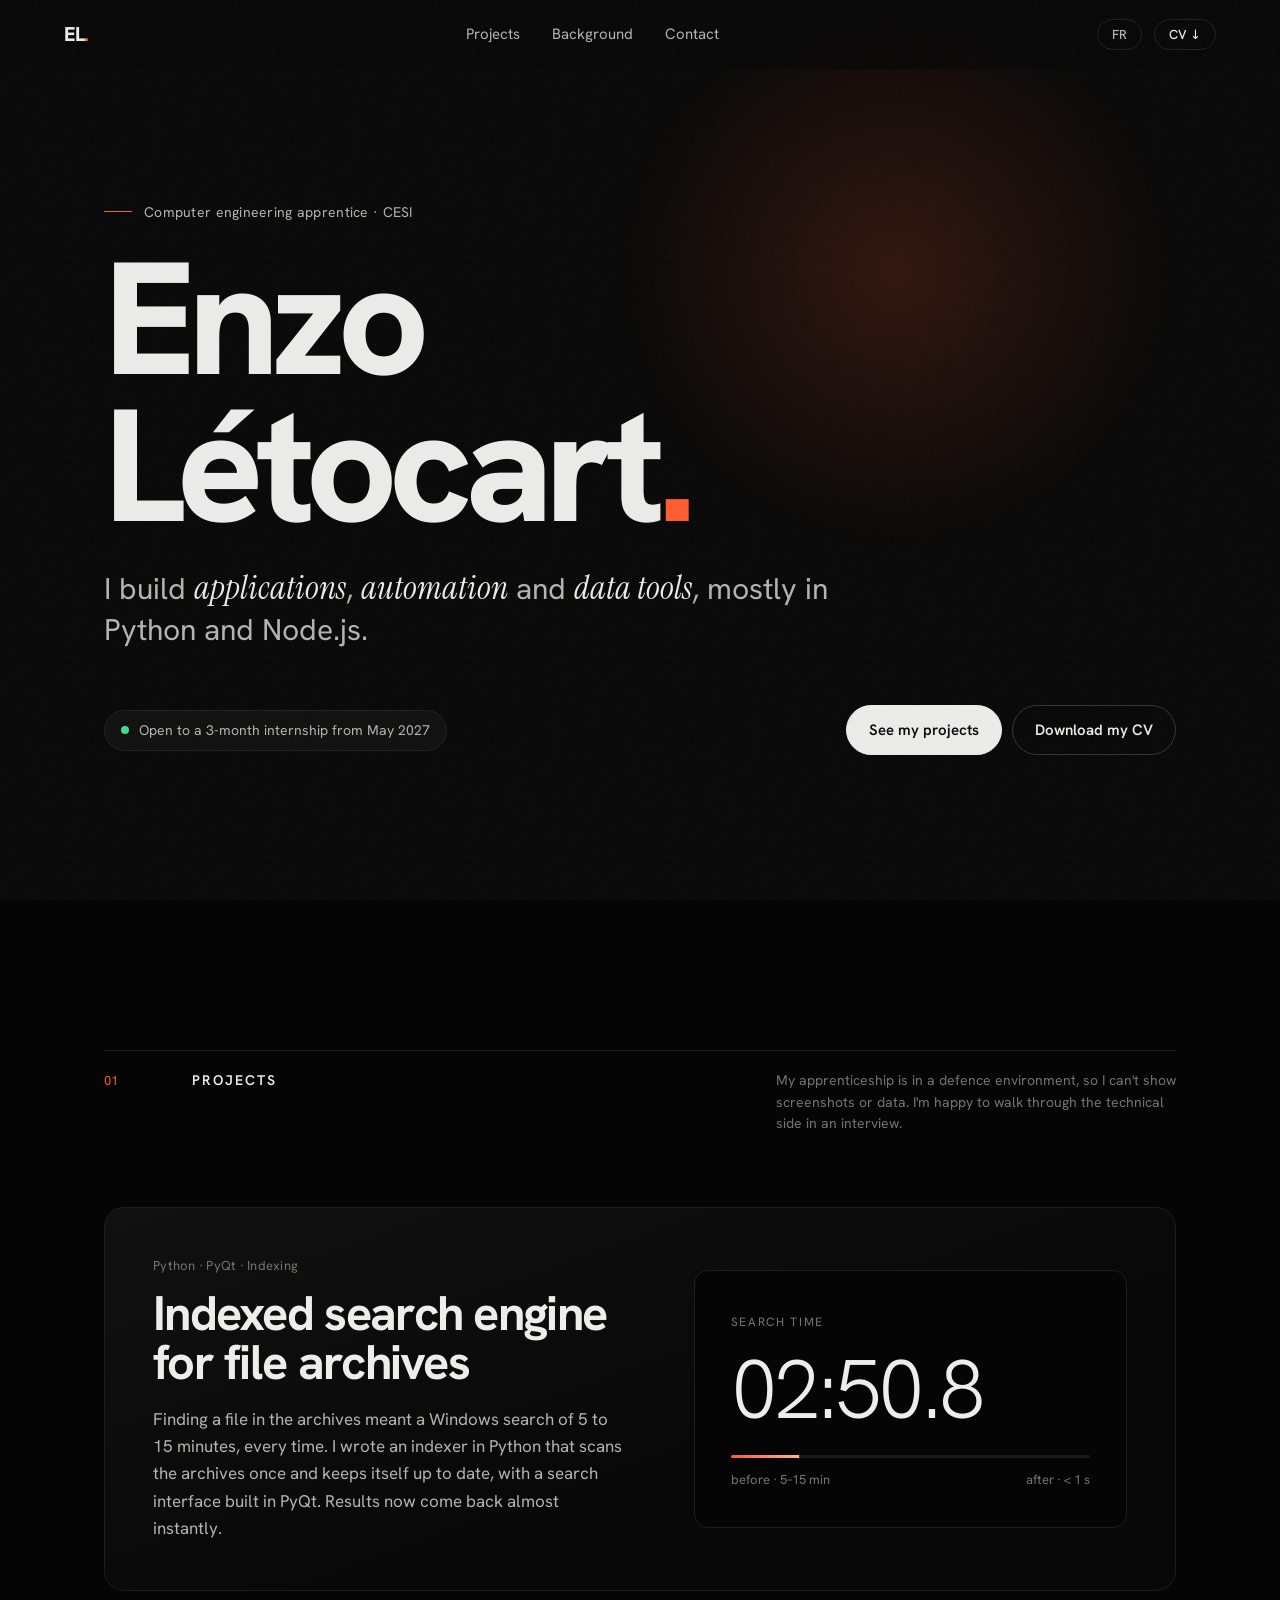
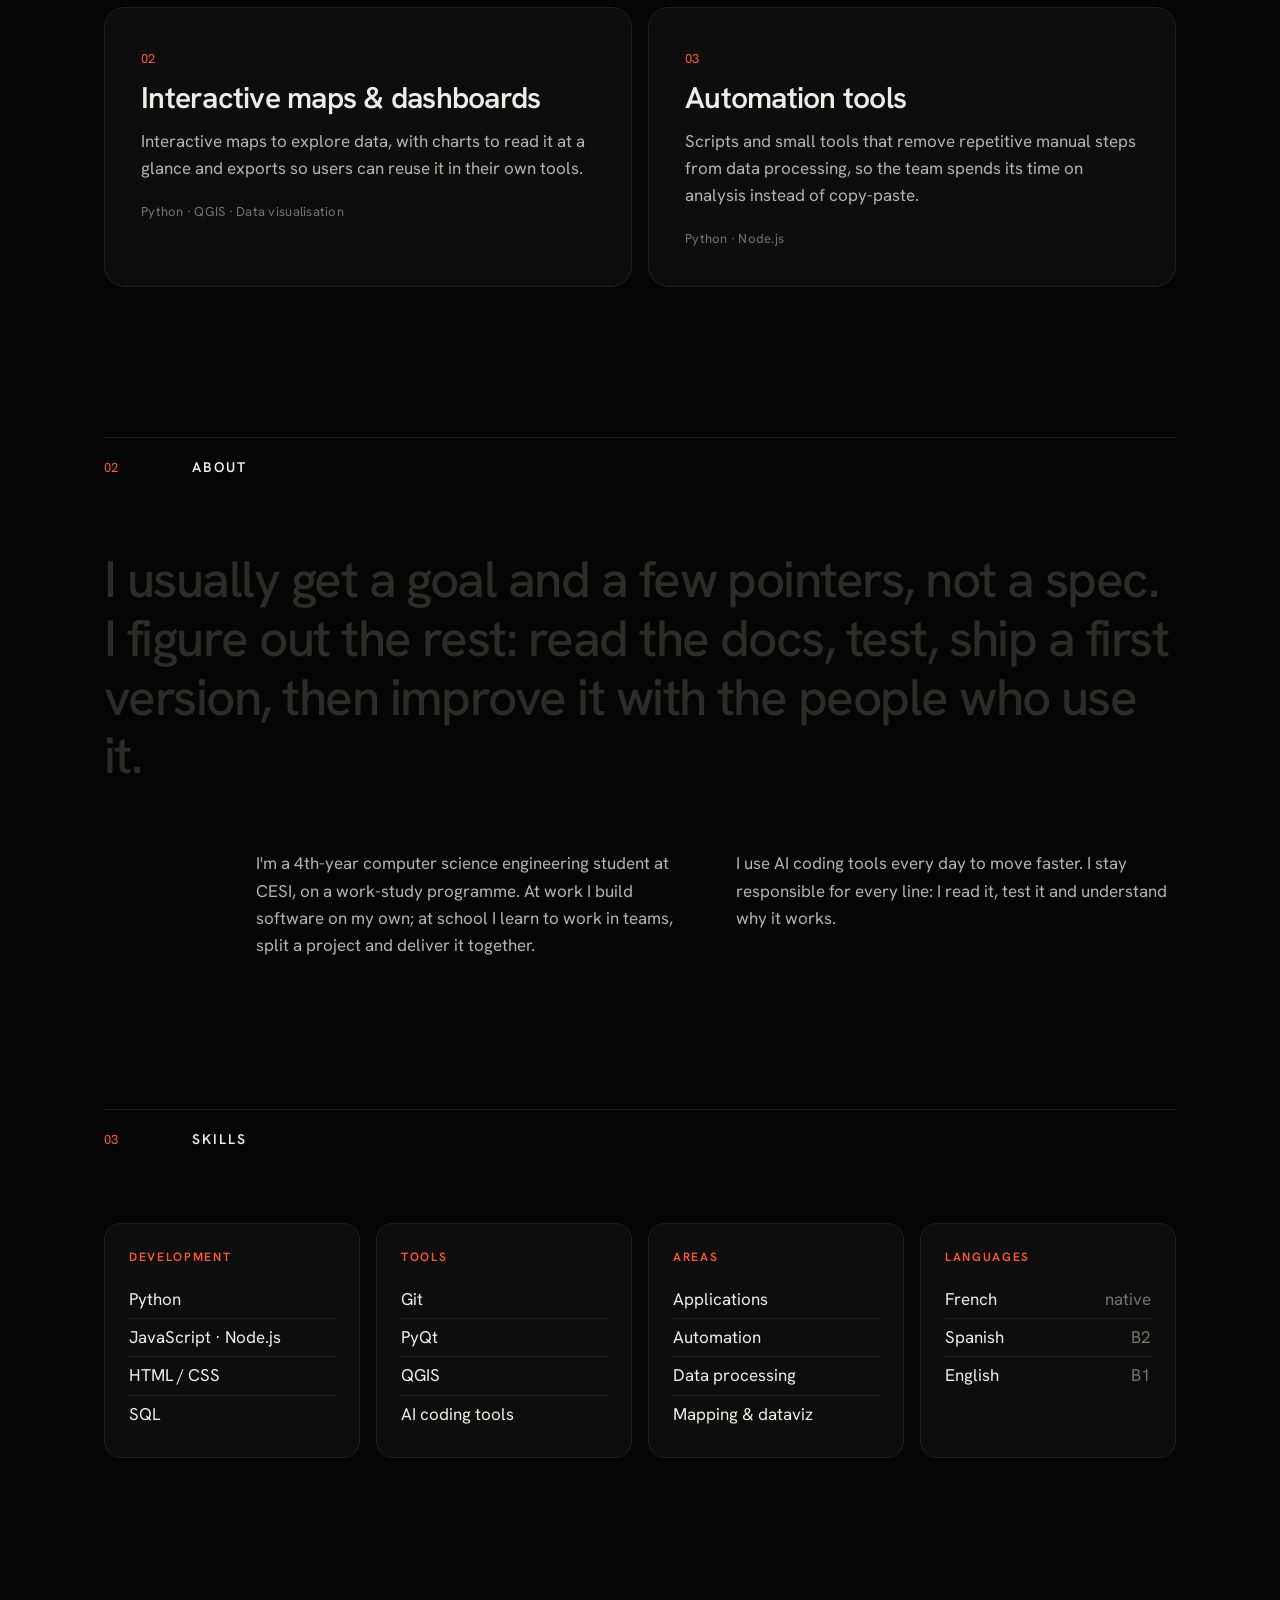
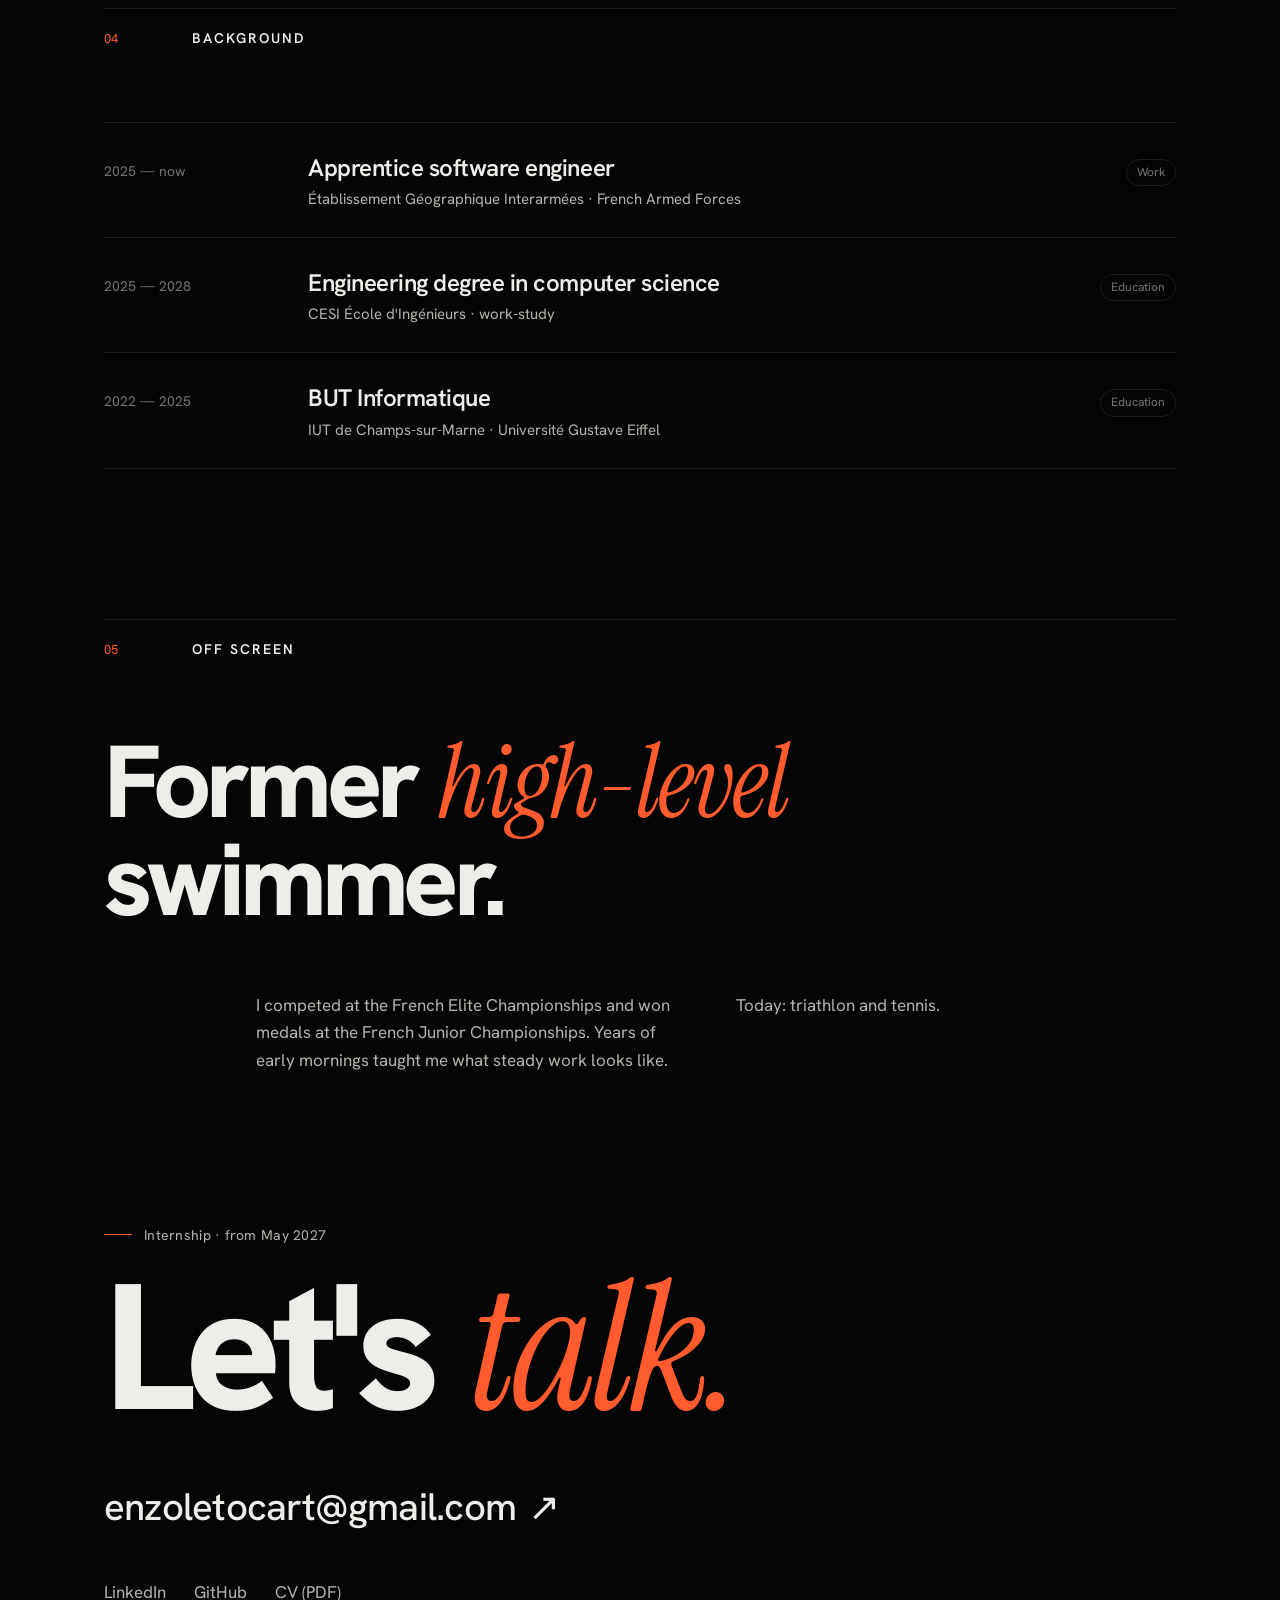
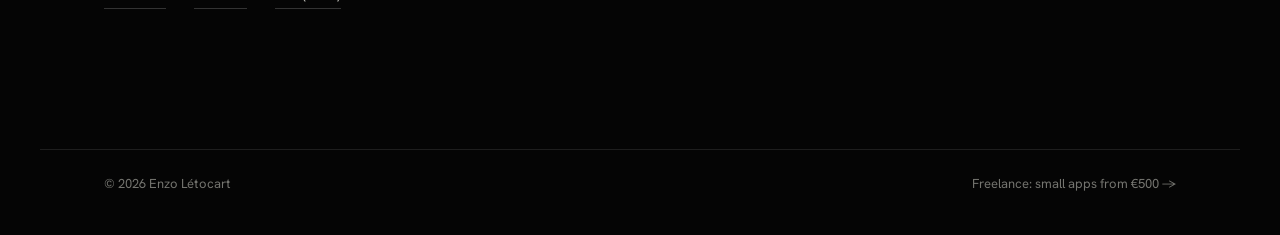
==== index.html @ 8abed33c "Portfolio Enzo Létocart Co-Authored-By: Claude Opus 5.5 <noreply@anthropic.com>" ====
<!DOCTYPE html>
<html lang="en">
<head>
  <meta charset="utf-8">
  <meta name="viewport" content="width=device-width, initial-scale=1">
  <title>Enzo Létocart · Computer Engineering Apprentice</title>
  <meta name="description" content="Enzo Létocart, computer engineering apprentice at CESI. Applications, automation and data tools in Python and Node.js. Looking for a 3-month internship from May 2027.">
  <meta property="og:title" content="Enzo Létocart · Computer Engineering Apprentice">
  <meta property="og:description" content="Applications, automation and data tools. Looking for a 3-month internship from May 2027.">
  <link rel="icon" href="data:image/svg+xml,<svg xmlns='http://www.w3.org/2000/svg' viewBox='0 0 32 32'><rect width='32' height='32' rx='7' fill='%23050505'/><text x='16' y='21.5' font-family='Arial' font-weight='700' font-size='14' fill='%23ff5b2e' text-anchor='middle'>EL</text></svg>">
  <link rel="preconnect" href="https://fonts.googleapis.com">
  <link rel="preconnect" href="https://fonts.gstatic.com" crossorigin>
  <link href="https://fonts.googleapis.com/css2?family=Hanken+Grotesk:wght@400;500;600;700;800&family=Instrument+Serif:ital@0;1&display=swap" rel="stylesheet">
  <link rel="stylesheet" href="style.css">
  <script>document.documentElement.classList.add("js")</script>
</head>
<body>
  <div class="grain" aria-hidden="true"></div>

  <header class="nav">
    <a href="#top" class="logo">EL<span>.</span></a>
    <nav>
      <a href="#work" data-i18n="nav.work">Projects</a>
      <a href="#path" data-i18n="nav.path">Background</a>
      <a href="#contact" data-i18n="nav.contact">Contact</a>
    </nav>
    <div class="nav-right">
      <button class="lang" id="lang" type="button" aria-label="Switch language">FR</button>
      <a class="nav-cv cv-link" href="cv/Enzo-Letocart-CV-EN.pdf" target="_blank" rel="noopener">CV ↓</a>
    </div>
  </header>

  <main id="top">
    <!-- HERO -->
    <section class="hero" id="hero">
      <div class="glow" aria-hidden="true"></div>
      <p class="eyebrow load d1" data-i18n="hero.eyebrow">Computer engineering apprentice · CESI</p>
      <h1 class="name">
        <span class="line"><span class="load-up">Enzo</span></span>
        <span class="line"><span class="load-up d1">Létocart<i>.</i></span></span>
      </h1>
      <p class="sub load d2" data-i18n="hero.sub">I build <em>applications</em>, <em>automation</em> and <em>data tools</em>, mostly in Python and Node.js.</p>
      <div class="hero-bottom load d3">
        <p class="pill"><span class="dot"></span><span data-i18n="hero.avail">Open to a 3-month internship from May 2027</span></p>
        <div class="actions">
          <a class="btn" href="#work" data-i18n="hero.cta1">See my projects</a>
          <a class="btn ghost cv-link" href="cv/Enzo-Letocart-CV-EN.pdf" target="_blank" rel="noopener" data-i18n="hero.cta2">Download my CV</a>
        </div>
      </div>
    </section>

    <!-- PROJECTS -->
    <section class="section" id="work">
      <div class="head reveal">
        <span class="num">01</span>
        <h2 data-i18n="work.title">Projects</h2>
        <p class="note" data-i18n="work.note">My apprenticeship is in a defence environment, so I can't show screenshots or data. I'm happy to walk through the technical side in an interview.</p>
      </div>

      <article class="feature reveal">
        <div class="feature-text">
          <p class="meta">Python · PyQt · <span data-i18n="tag.index">Indexing</span></p>
          <h3 data-i18n="p1.title">Indexed search engine for file archives</h3>
          <p data-i18n="p1.desc">Finding a file in the archives meant a Windows search of 5 to 15 minutes, every time. I wrote an indexer in Python that scans the archives once and keeps itself up to date, with a search interface built in PyQt. Results now come back almost instantly.</p>
        </div>
        <div class="watch" id="watch-card">
          <span class="watch-label" data-i18n="p1.label">Search time</span>
          <span class="watch-num" id="watch">15:00.0</span>
          <div class="watch-bar"><span id="watch-bar"></span></div>
          <div class="watch-scale"><span data-i18n="p1.before">before · 5–15 min</span><span data-i18n="p1.after">after · &lt; 1 s</span></div>
        </div>
      </article>

      <div class="cards">
        <article class="card reveal">
          <span class="card-num">02</span>
          <h3 data-i18n="p2.title">Interactive maps & dashboards</h3>
          <p data-i18n="p2.desc">Interactive maps to explore data, with charts to read it at a glance and exports so users can reuse it in their own tools.</p>
          <p class="meta">Python · QGIS · <span data-i18n="tag.dataviz">Data visualisation</span></p>
        </article>
        <article class="card reveal">
          <span class="card-num">03</span>
          <h3 data-i18n="p3.title">Automation tools</h3>
          <p data-i18n="p3.desc">Scripts and small tools that remove repetitive manual steps from data processing, so the team spends its time on analysis instead of copy-paste.</p>
          <p class="meta">Python · Node.js</p>
        </article>
      </div>
    </section>

    <!-- ABOUT -->
    <section class="section" id="about">
      <div class="head reveal">
        <span class="num">02</span>
        <h2 data-i18n="about.title">About</h2>
      </div>
      <p class="statement" id="statement" data-i18n="about.statement">I usually get a goal and a few pointers, not a spec. I figure out the rest: read the docs, test, ship a first version, then improve it with the people who use it.</p>
      <div class="two reveal">
        <p data-i18n="about.p1">I'm a 4th-year computer science engineering student at CESI, on a work-study programme. At work I build software on my own; at school I learn to work in teams, split a project and deliver it together.</p>
        <p data-i18n="about.p2">I use AI coding tools every day to move faster. I stay responsible for every line: I read it, test it and understand why it works.</p>
      </div>
    </section>

    <!-- SKILLS -->
    <section class="section" id="skills">
      <div class="head reveal">
        <span class="num">03</span>
        <h2 data-i18n="skills.title">Skills</h2>
      </div>
      <div class="skills">
        <div class="skill reveal">
          <h4 data-i18n="sk.dev">Development</h4>
          <ul><li>Python</li><li>JavaScript · Node.js</li><li>HTML / CSS</li><li>SQL</li></ul>
        </div>
        <div class="skill reveal">
          <h4 data-i18n="sk.tools">Tools</h4>
          <ul><li>Git</li><li>PyQt</li><li>QGIS</li><li data-i18n="sk.ai">AI coding tools</li></ul>
        </div>
        <div class="skill reveal">
          <h4 data-i18n="sk.areas">Areas</h4>
          <ul><li data-i18n="sk.a1">Applications</li><li data-i18n="sk.a2">Automation</li><li data-i18n="sk.a3">Data processing</li><li data-i18n="sk.a4">Mapping & dataviz</li></ul>
        </div>
        <div class="skill reveal">
          <h4 data-i18n="sk.lang">Languages</h4>
          <ul class="langs">
            <li><span data-i18n="l.fr">French</span><b data-i18n="l.native">native</b></li>
            <li><span data-i18n="l.es">Spanish</span><b>B2</b></li>
            <li><span data-i18n="l.en">English</span><b>B1</b></li>
          </ul>
        </div>
      </div>
    </section>

    <!-- PATH -->
    <section class="section" id="path">
      <div class="head reveal">
        <span class="num">04</span>
        <h2 data-i18n="path.title">Background</h2>
      </div>
      <div class="rows">
        <div class="row reveal">
          <span class="when">2025 — <span data-i18n="now">now</span></span>
          <div><h3 data-i18n="r1.t">Apprentice software engineer</h3><p data-i18n="r1.o">Établissement Géographique Interarmées · French Armed Forces</p></div>
          <span class="kind" data-i18n="k.work">Work</span>
        </div>
        <div class="row reveal">
          <span class="when">2025 — 2028</span>
          <div><h3 data-i18n="r2.t">Engineering degree in computer science</h3><p data-i18n="r2.o">CESI École d'Ingénieurs · work-study</p></div>
          <span class="kind" data-i18n="k.edu">Education</span>
        </div>
        <div class="row reveal">
          <span class="when">2022 — 2025</span>
          <div><h3>BUT Informatique</h3><p>IUT de Champs-sur-Marne · Université Gustave Eiffel</p></div>
          <span class="kind" data-i18n="k.edu">Education</span>
        </div>
      </div>
    </section>

    <!-- OFF SCREEN -->
    <section class="section" id="beyond">
      <div class="head reveal">
        <span class="num">05</span>
        <h2 data-i18n="beyond.title">Off screen</h2>
      </div>
      <p class="big reveal" data-i18n="beyond.big">Former <em>high-level</em> swimmer.</p>
      <div class="two reveal">
        <p data-i18n="beyond.p1">I competed at the French Elite Championships and won medals at the French Junior Championships. Years of early mornings taught me what steady work looks like.</p>
        <p data-i18n="beyond.p2">Today: triathlon and tennis.</p>
      </div>
    </section>

    <!-- CONTACT -->
    <section class="section contact" id="contact">
      <p class="eyebrow reveal" data-i18n="contact.eyebrow">Internship · from May 2027</p>
      <h2 class="contact-big reveal" data-i18n="contact.big">Let's <em>talk.</em></h2>
      <a class="mail reveal" href="mailto:enzoletocart@gmail.com">enzoletocart@gmail.com <span>↗</span></a>
      <div class="links reveal">
        <a href="https://www.linkedin.com/in/enzoleto" target="_blank" rel="noopener">LinkedIn</a>
        <a href="https://github.com/enzoleto" target="_blank" rel="noopener">GitHub</a>
        <a class="cv-link" href="cv/Enzo-Letocart-CV-EN.pdf" target="_blank" rel="noopener">CV (PDF)</a>
      </div>
    </section>
  </main>

  <footer class="foot">
    <span>© 2026 Enzo Létocart</span>
    <a href="freelance.html" data-i18n="foot.free">Freelance: small apps from €500 →</a>
  </footer>

  <script src="main.js"></script>
</body>
</html>
---- style.css ----
:root {
  --bg: #050505;
  --bg-2: #0d0d0d;
  --text: #ededea;
  --soft: #b4b4ae;
  --muted: #74746f;
  --line: #1e1e1e;
  --accent: #ff5b2e;
  --sans: "Hanken Grotesk", system-ui, "Segoe UI", sans-serif;
  --serif: "Instrument Serif", Georgia, serif;
  --pad: clamp(20px, 5vw, 64px);
  --max: 1200px;
  --ease: cubic-bezier(.16, 1, .3, 1);
}

* { box-sizing: border-box; margin: 0; padding: 0; }
html { scroll-behavior: smooth; }
body {
  background: var(--bg); color: var(--text);
  font-family: var(--sans); font-size: 17px; line-height: 1.6;
  -webkit-font-smoothing: antialiased;
}
a { color: inherit; text-decoration: none; }
em { font-family: var(--serif); font-style: italic; font-weight: 400; }
::selection { background: var(--accent); color: var(--bg); }

/* film grain */
.grain {
  position: fixed; inset: 0; z-index: 90; pointer-events: none; opacity: .07;
  background-image: url("data:image/svg+xml,%3Csvg xmlns='http://www.w3.org/2000/svg' width='200' height='200'%3E%3Cfilter id='n'%3E%3CfeTurbulence type='fractalNoise' baseFrequency='.85' numOctaves='3' stitchTiles='stitch'/%3E%3C/filter%3E%3Crect width='100%25' height='100%25' filter='url(%23n)'/%3E%3C/svg%3E");
}

/* NAV */
.nav {
  position: fixed; top: 0; left: 0; right: 0; z-index: 50;
  display: flex; justify-content: space-between; align-items: center;
  padding: 18px var(--pad);
  background: rgba(5, 5, 5, .72); backdrop-filter: blur(12px); -webkit-backdrop-filter: blur(12px);
  border-bottom: 1px solid transparent; transition: border-color .3s;
}
.nav.scrolled { border-color: var(--line); }
.logo { font-weight: 800; font-size: 20px; letter-spacing: -0.04em; }
.logo span { color: var(--accent); }
.nav nav { display: flex; gap: 32px; font-size: 15px; color: var(--soft); }
.nav nav a { position: relative; transition: color .2s; }
.nav nav a::after {
  content: ""; position: absolute; left: 0; right: 0; bottom: -4px; height: 1px; background: var(--accent);
  transform: scaleX(0); transform-origin: right; transition: transform .45s var(--ease);
}
.nav nav a:hover { color: var(--text); }
.nav nav a:hover::after { transform: scaleX(1); transform-origin: left; }
.nav-right { display: flex; align-items: center; gap: 12px; }
.lang, .nav-cv {
  font: 500 13px var(--sans); color: var(--soft); background: none; cursor: pointer;
  border: 1px solid var(--line); border-radius: 999px; padding: 6px 14px; transition: .2s;
}
.lang:hover, .nav-cv:hover { color: var(--text); border-color: var(--soft); }
.nav-cv { color: var(--text); }

/* HERO */
.hero {
  position: relative; min-height: 100vh; overflow: hidden;
  display: flex; flex-direction: column; justify-content: center;
  padding: 120px var(--pad) 64px; max-width: var(--max); margin: 0 auto;
}
.glow {
  position: fixed; left: 0; top: 0; width: 640px; height: 640px; border-radius: 50%; pointer-events: none; z-index: -1;
  background: radial-gradient(circle, rgba(255, 91, 46, .16), transparent 62%);
  transform: translate(calc(var(--mx, 70vw) - 50%), calc(var(--my, 30vh) - 50%));
  transition: transform .9s var(--ease);
}
.eyebrow { display: flex; align-items: center; gap: 12px; font-size: 14px; color: var(--soft); letter-spacing: .02em; }
.eyebrow::before { content: ""; width: 28px; height: 1px; background: var(--accent); }
.name {
  margin-top: 22px;
  font-size: clamp(56px, 12.5vw, 184px); font-weight: 800; line-height: .92; letter-spacing: -0.05em;
}
.name .line { display: block; overflow: hidden; padding-top: .08em; margin-top: -.08em; }
.name i { font-style: normal; color: var(--accent); }
.sub { margin-top: 28px; font-size: clamp(20px, 2.4vw, 30px); line-height: 1.3; color: var(--soft); max-width: 760px; }
.sub em { color: var(--text); font-size: 1.1em; }
.hero-bottom { display: flex; justify-content: space-between; align-items: center; gap: 24px; flex-wrap: wrap; margin-top: 56px; }
.pill {
  display: inline-flex; align-items: center; gap: 10px; font-size: 14px; color: var(--soft);
  border: 1px solid var(--line); border-radius: 999px; padding: 8px 16px; background: var(--bg-2);
}
.dot { width: 8px; height: 8px; border-radius: 50%; background: #3ddc84; box-shadow: 0 0 0 0 rgba(61,220,132,.5); animation: ping 2.2s infinite; }
@keyframes ping { 70% { box-shadow: 0 0 0 9px rgba(61,220,132,0); } 100% { box-shadow: 0 0 0 0 rgba(61,220,132,0); } }
.actions { display: flex; gap: 10px; flex-wrap: wrap; }
.btn {
  font-size: 15px; font-weight: 600; padding: 12px 22px; border-radius: 999px;
  background: var(--text); color: var(--bg); border: 1px solid var(--text);
  transition: background .25s, border-color .25s, color .25s, transform .25s var(--ease);
}
.btn:hover { background: var(--accent); border-color: var(--accent); color: var(--bg); transform: translateY(-2px); }
.btn.ghost { background: transparent; color: var(--text); border-color: #333; }
.btn.ghost:hover { border-color: var(--text); color: var(--text); }

/* load animations (pure CSS, never block the page) */
.load-up { display: inline-block; animation: up 1.1s var(--ease) both; }
.load { animation: fade 1s var(--ease) both; }
.d1 { animation-delay: .1s; } .d2 { animation-delay: .35s; } .d3 { animation-delay: .5s; }
@keyframes up { from { transform: translateY(105%); } to { transform: none; } }
@keyframes fade { from { opacity: 0; transform: translateY(14px); } to { opacity: 1; transform: none; } }

/* SECTIONS */
.section { max-width: var(--max); margin: 0 auto; padding: clamp(88px, 12vw, 150px) var(--pad) 0; }
.head {
  display: grid; grid-template-columns: 64px 1fr minmax(0, 400px); gap: 24px; align-items: baseline;
  border-top: 1px solid var(--line); padding-top: 18px; margin-bottom: clamp(40px, 6vw, 72px);
}
.num { font-size: 13px; color: var(--accent); font-variant-numeric: tabular-nums; }
.head h2 { font-size: 14px; font-weight: 600; text-transform: uppercase; letter-spacing: .14em; }
.note { font-size: 14px; color: var(--muted); line-height: 1.55; }
.meta { font-size: 13px; color: var(--muted); letter-spacing: .02em; }

/* featured project */
.feature {
  display: grid; grid-template-columns: 1.1fr 1fr; gap: clamp(28px, 5vw, 72px); align-items: center;
  padding: clamp(24px, 4vw, 48px); border: 1px solid var(--line); border-radius: 20px;
  background: linear-gradient(160deg, #111 0%, #080808 60%);
}
.feature h3 { font-size: clamp(30px, 3.8vw, 52px); font-weight: 700; line-height: 1.02; letter-spacing: -0.035em; margin: 12px 0 18px; }
.feature-text > p:last-child { color: var(--soft); }
.watch { background: var(--bg); border: 1px solid var(--line); border-radius: 14px; padding: clamp(22px, 3vw, 36px); }
.watch-label { font-size: 12px; text-transform: uppercase; letter-spacing: .14em; color: var(--muted); }
.watch-num {
  display: block; margin: 14px 0 24px;
  font-size: clamp(52px, 6.5vw, 92px); font-weight: 300; letter-spacing: -0.04em; line-height: 1;
  font-variant-numeric: tabular-nums; transition: color .4s;
}
.watch-num.done { color: var(--accent); }
.watch-bar { height: 3px; background: #1a1a1a; border-radius: 3px; overflow: hidden; }
.watch-bar span { display: block; height: 100%; background: linear-gradient(90deg, var(--accent), #ffb08f); transform-origin: left; }
.watch-scale { display: flex; justify-content: space-between; margin-top: 12px; font-size: 13px; color: var(--muted); }

/* cards */
.cards { display: grid; grid-template-columns: 1fr 1fr; gap: 16px; margin-top: 16px; }
.card {
  position: relative; padding: clamp(24px, 3vw, 36px); border: 1px solid var(--line); border-radius: 20px; background: var(--bg-2);
  overflow: hidden; transition: border-color .3s, transform .4s var(--ease);
}
.card::before {
  content: ""; position: absolute; inset: 0; pointer-events: none; opacity: 0; transition: opacity .4s;
  background: radial-gradient(400px circle at var(--cx, 50%) var(--cy, 0%), rgba(255, 91, 46, .12), transparent 60%);
}
.card:hover { border-color: #333; transform: translateY(-3px); }
.card:hover::before { opacity: 1; }
.card-num { font-size: 13px; color: var(--accent); }
.card h3 { font-size: clamp(22px, 2.4vw, 30px); font-weight: 600; letter-spacing: -0.025em; line-height: 1.15; margin: 10px 0 12px; }
.card p { color: var(--soft); }
.card .meta { margin-top: 20px; color: var(--muted); }

/* about */
.statement { font-size: clamp(28px, 4vw, 54px); line-height: 1.15; letter-spacing: -0.03em; font-weight: 500; max-width: 1080px; }
.statement .w { color: #2c2c2a; transition: color .35s; }
.statement .w.on { color: var(--text); }
.two { display: grid; grid-template-columns: 1fr 1fr; gap: 40px; margin-top: clamp(40px, 5vw, 64px); max-width: 920px; margin-left: auto; }
.two p { color: var(--soft); }

/* skills */
.skills { display: grid; grid-template-columns: repeat(4, 1fr); gap: 16px; }
.skill { border: 1px solid var(--line); border-radius: 16px; padding: 24px; background: var(--bg-2); transition: border-color .3s; }
.skill:hover { border-color: #333; }
.skill h4 { font-size: 12px; text-transform: uppercase; letter-spacing: .14em; color: var(--accent); font-weight: 600; margin-bottom: 14px; }
.skill ul { list-style: none; }
.skill h3 { font-size: 20px; font-weight: 600; letter-spacing: -0.02em; margin-bottom: 6px; }
.skill li { padding: 5px 0; border-bottom: 1px solid var(--line); }
.skill li:last-child { border-bottom: none; }
.langs li { display: flex; justify-content: space-between; }
.langs b { font-weight: 400; color: var(--muted); }

/* rows */
.row {
  display: grid; grid-template-columns: 180px 1fr auto; gap: 24px; align-items: baseline;
  padding: 26px 0; border-bottom: 1px solid var(--line); transition: padding .5s var(--ease), background .3s;
}
.row:first-child { border-top: 1px solid var(--line); }
.row:hover { padding-left: 14px; }
.when { font-size: 14px; color: var(--muted); font-variant-numeric: tabular-nums; }
.row h3 { font-size: clamp(19px, 2vw, 24px); font-weight: 600; letter-spacing: -0.02em; }
.row p { color: var(--soft); font-size: 15px; }
.kind { font-size: 12px; color: var(--muted); border: 1px solid var(--line); border-radius: 999px; padding: 3px 10px; }

/* beyond */
.big { font-size: clamp(44px, 8vw, 120px); font-weight: 800; line-height: .95; letter-spacing: -0.05em; }
.big em { color: var(--accent); letter-spacing: -0.02em; }

/* contact */
.contact { padding-bottom: clamp(88px, 12vw, 140px); }
.contact-big { font-size: clamp(64px, 14vw, 220px); font-weight: 800; line-height: .9; letter-spacing: -0.055em; margin-top: 20px; }
.contact-big em { color: var(--accent); letter-spacing: -0.03em; }
.mail {
  display: inline-flex; gap: 12px; margin-top: clamp(28px, 4vw, 48px);
  font-size: clamp(22px, 3vw, 40px); font-weight: 500; letter-spacing: -0.02em;
  background: linear-gradient(var(--accent), var(--accent)) left bottom / 0 2px no-repeat;
  padding-bottom: 4px; transition: background-size .6s var(--ease);
}
.mail:hover { background-size: 100% 2px; }
.mail span { display: inline-block; transition: transform .45s var(--ease), color .3s; }
.mail:hover span { transform: translate(4px, -4px); color: var(--accent); }
.links { display: flex; gap: 28px; flex-wrap: wrap; margin-top: 36px; color: var(--soft); }
.links a { border-bottom: 1px solid #333; padding-bottom: 2px; transition: color .2s, border-color .2s; }
.links a:hover { color: var(--accent); border-color: var(--accent); }

.foot {
  max-width: var(--max); margin: 0 auto; padding: 24px var(--pad) 40px;
  display: flex; justify-content: space-between; gap: 16px; flex-wrap: wrap;
  border-top: 1px solid var(--line); font-size: 13px; color: var(--muted);
}
.foot a:hover { color: var(--accent); }

/* scroll reveal: only hidden when JS is running */
.js .reveal { opacity: 0; transform: translateY(28px); transition: opacity .9s var(--ease), transform .9s var(--ease); }
.js .reveal.in { opacity: 1; transform: none; }

/* freelance */
.steps { display: grid; grid-template-columns: repeat(4, 1fr); gap: 16px; }
.price { font-size: clamp(64px, 10vw, 140px); font-weight: 300; letter-spacing: -0.05em; line-height: 1; }
.price small { display: block; font-size: 14px; letter-spacing: 0; color: var(--muted); margin-bottom: 10px; }

/* responsive */
@media (max-width: 900px) {
  .nav nav { display: none; }
  .head { grid-template-columns: 40px 1fr; }
  .note { grid-column: 1 / -1; }
  .feature, .cards, .two { grid-template-columns: 1fr; }
  .skills, .steps { grid-template-columns: 1fr 1fr; }
  .row { grid-template-columns: 1fr auto; }
  .row .when { grid-column: 1 / -1; }
}
@media (max-width: 560px) {
  body { font-size: 16px; }
  .skills, .steps { grid-template-columns: 1fr; }
  .hero-bottom { flex-direction: column; align-items: flex-start; }
  .glow { display: none; }
}
@media (prefers-reduced-motion: reduce) {
  *, *::before, *::after { animation: none !important; transition: none !important; }
  .js .reveal { opacity: 1; transform: none; }
}
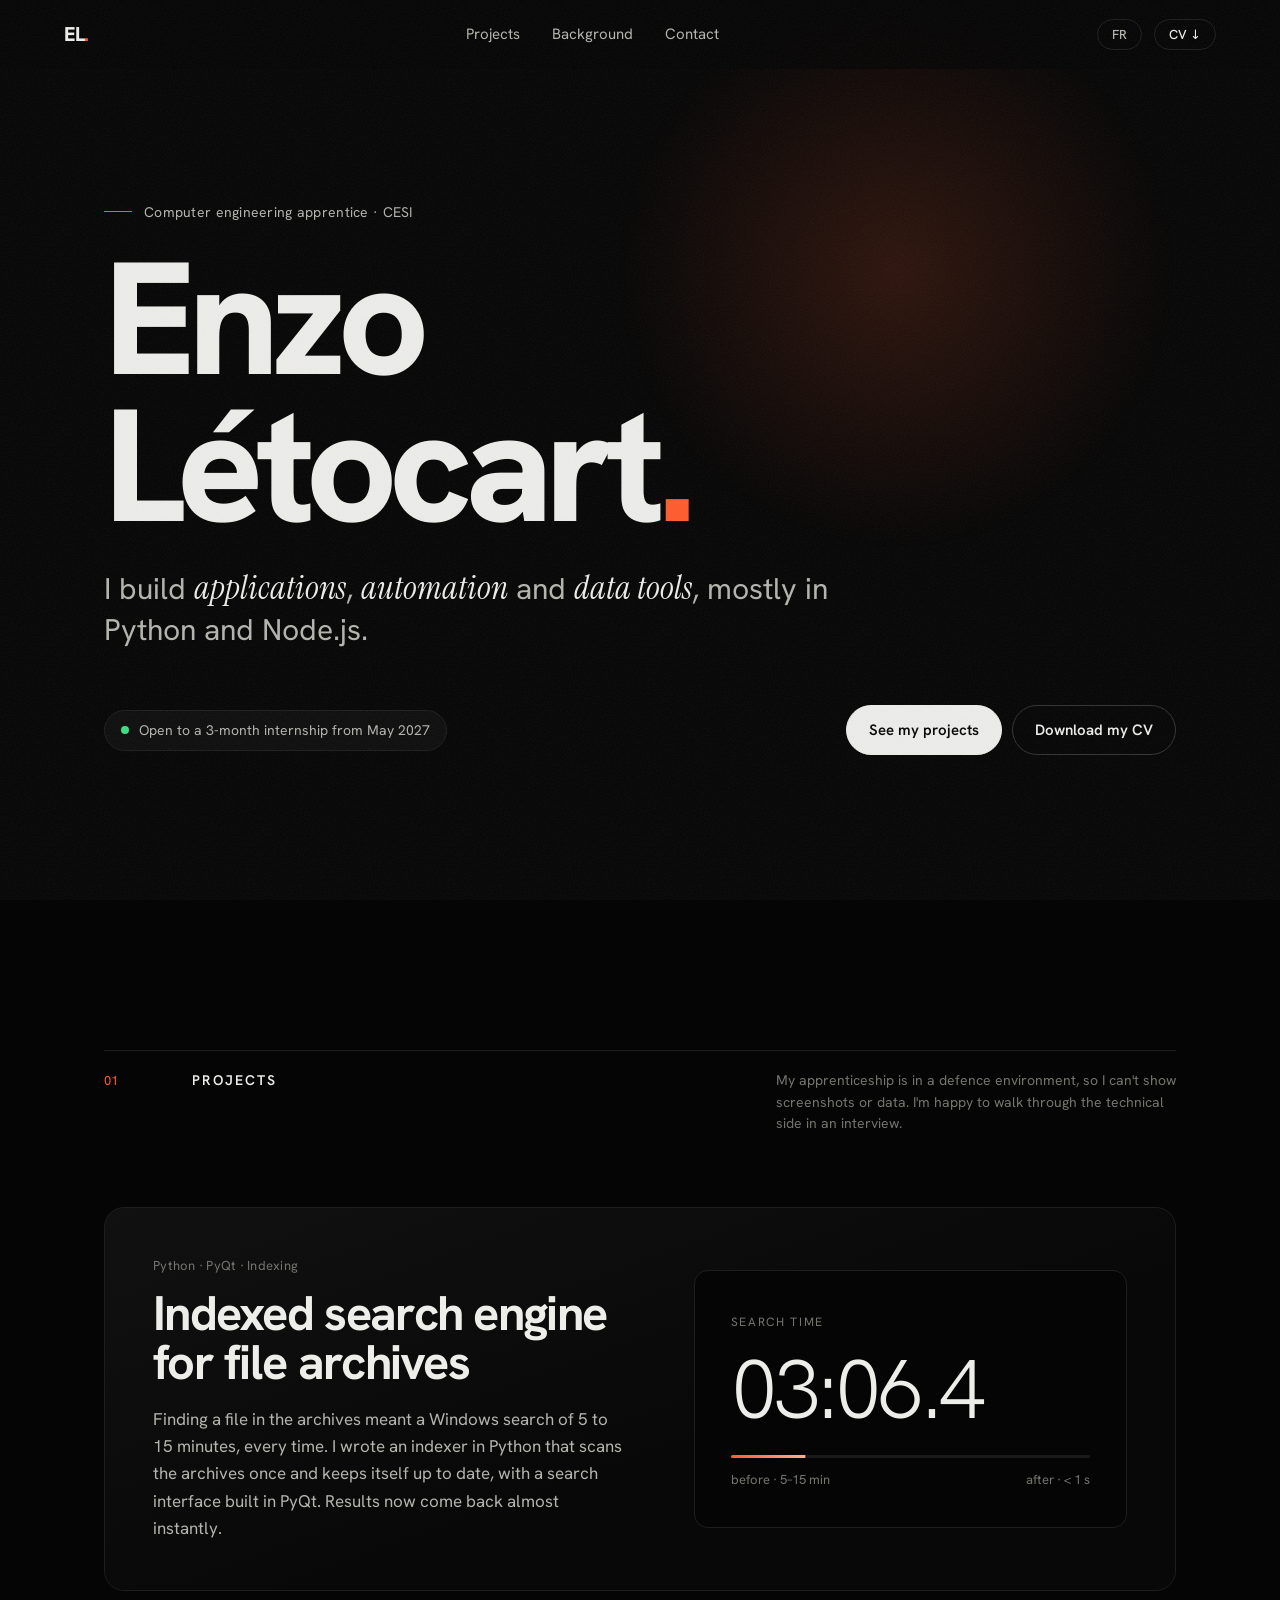
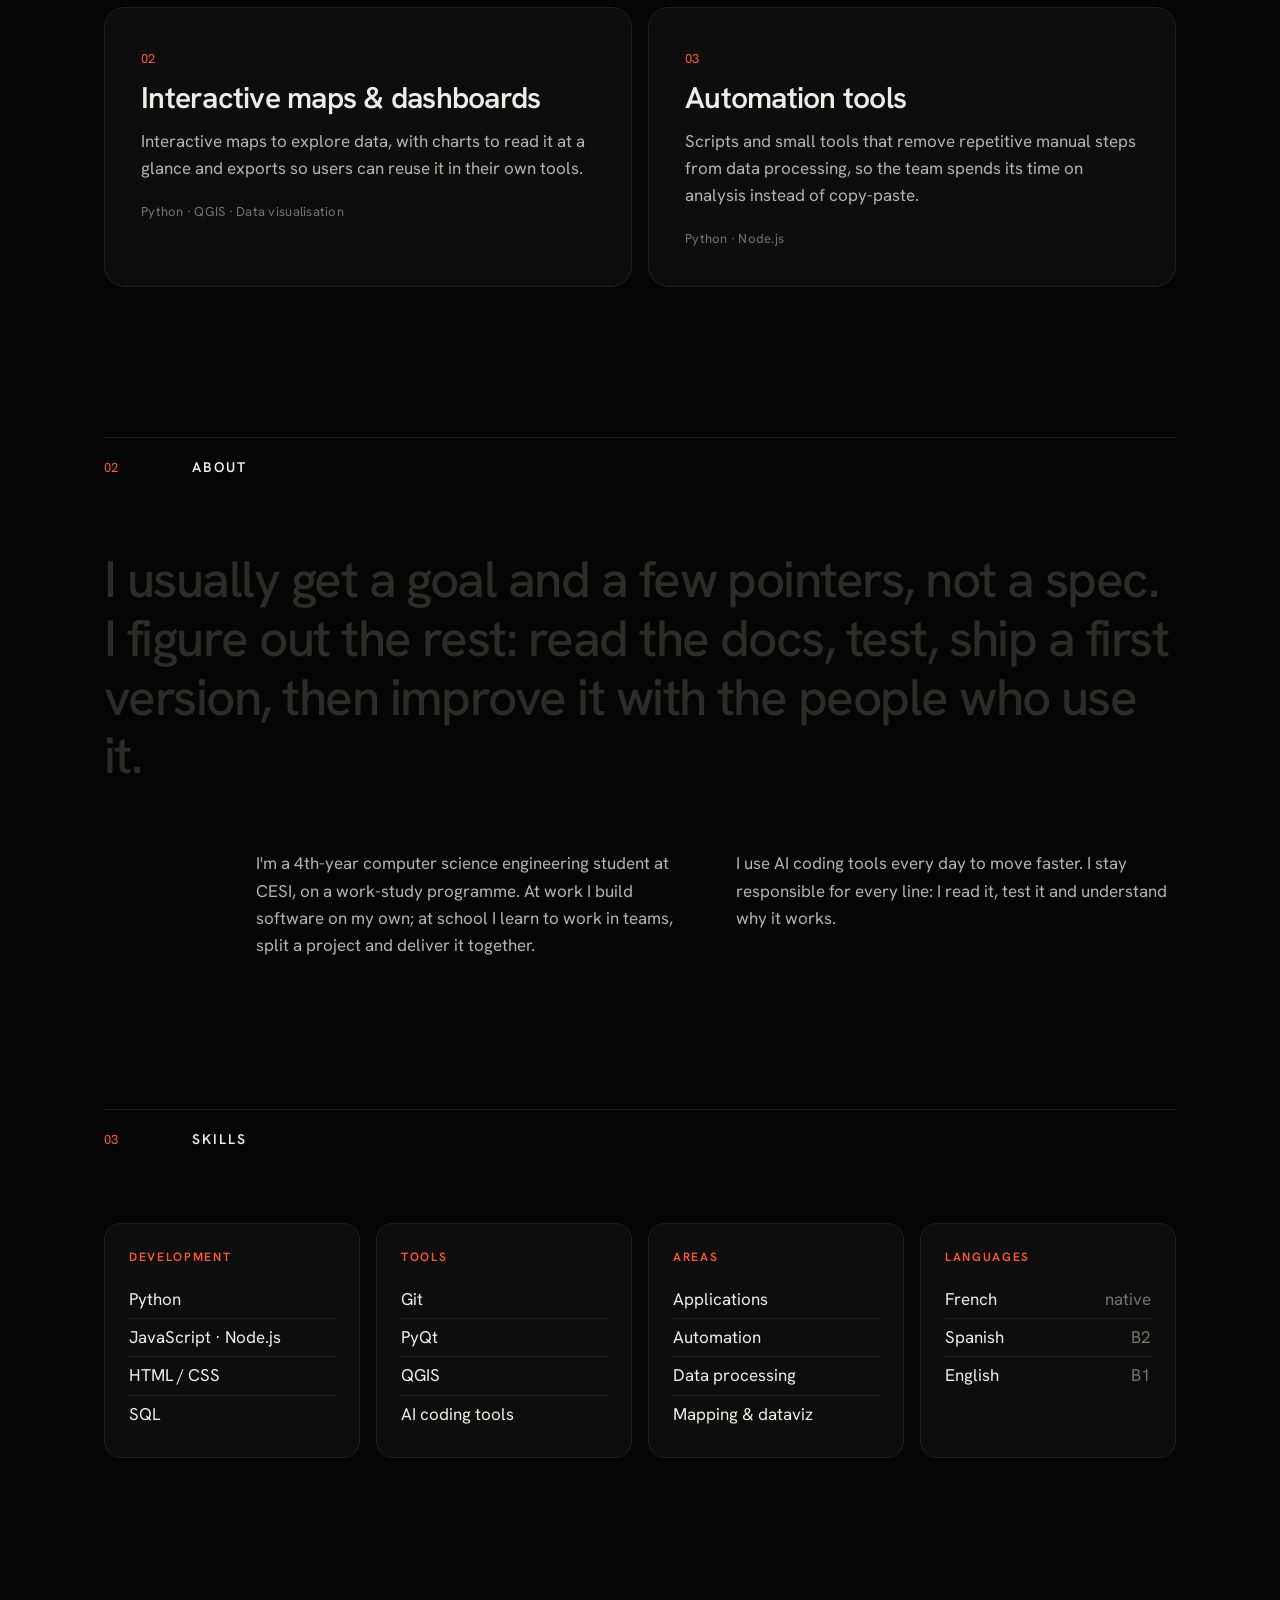
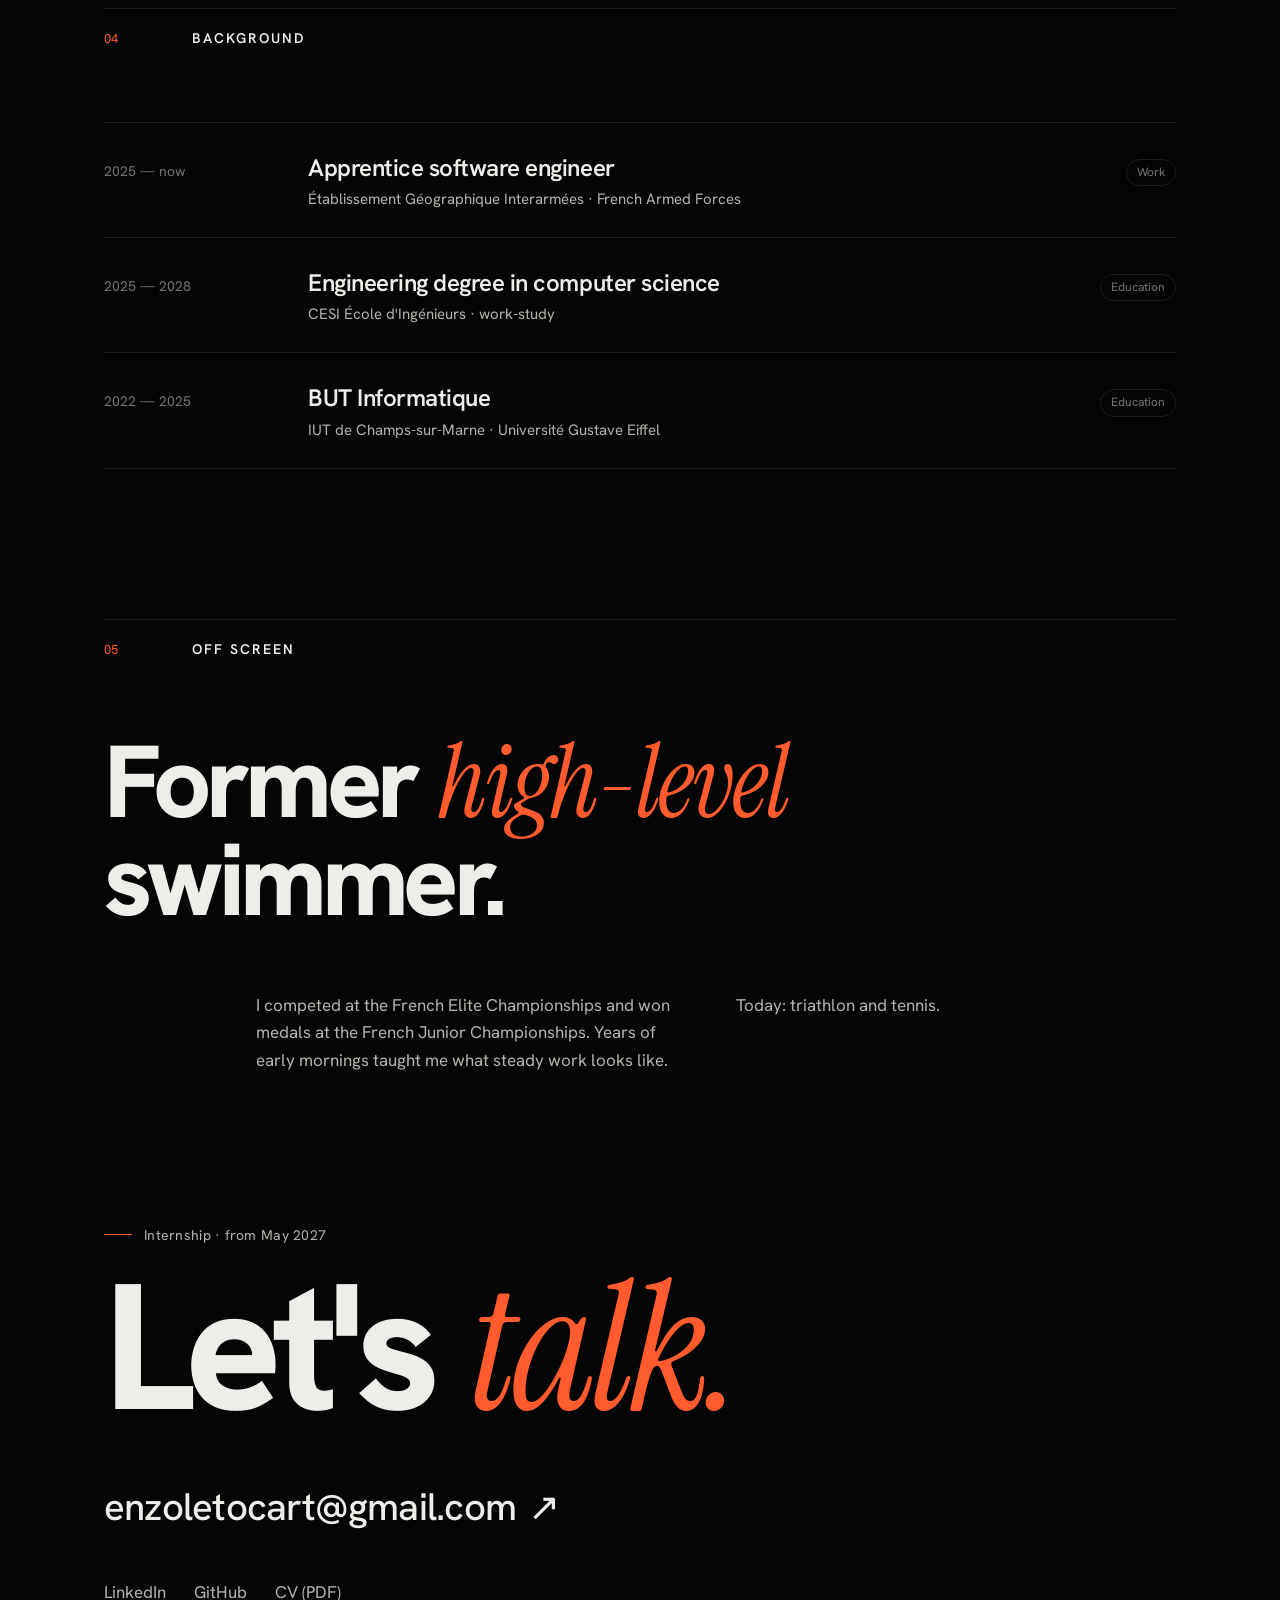
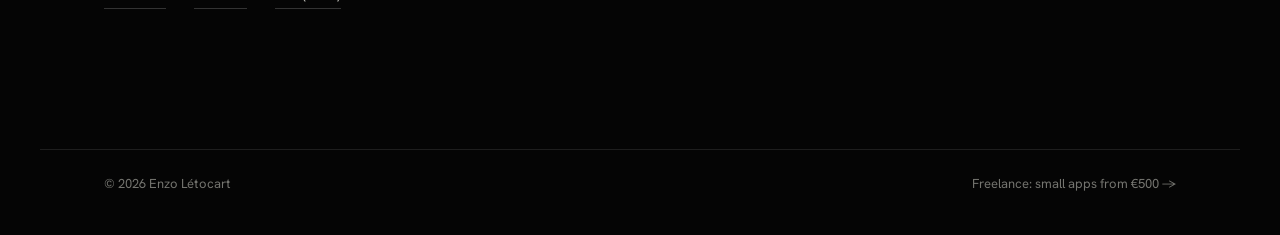
==== commit 7b583185: "Add real LinkedIn profile link to site and CVs Co-Authored-By: Claude Opus 5.5 <noreply@anthropic.co" ====
--- a/index.html
+++ b/index.html
@@ -174,7 +174,7 @@
       <h2 class="contact-big reveal" data-i18n="contact.big">Let's <em>talk.</em></h2>
       <a class="mail reveal" href="mailto:enzoletocart@gmail.com">enzoletocart@gmail.com <span>↗</span></a>
       <div class="links reveal">
-        <a href="https://www.linkedin.com/in/enzoleto" target="_blank" rel="noopener">LinkedIn</a>
+        <a href="https://www.linkedin.com/in/enzo-letocart-214634276/" target="_blank" rel="noopener">LinkedIn</a>
         <a href="https://github.com/enzoleto" target="_blank" rel="noopener">GitHub</a>
         <a class="cv-link" href="cv/Enzo-Letocart-CV-EN.pdf" target="_blank" rel="noopener">CV (PDF)</a>
       </div>
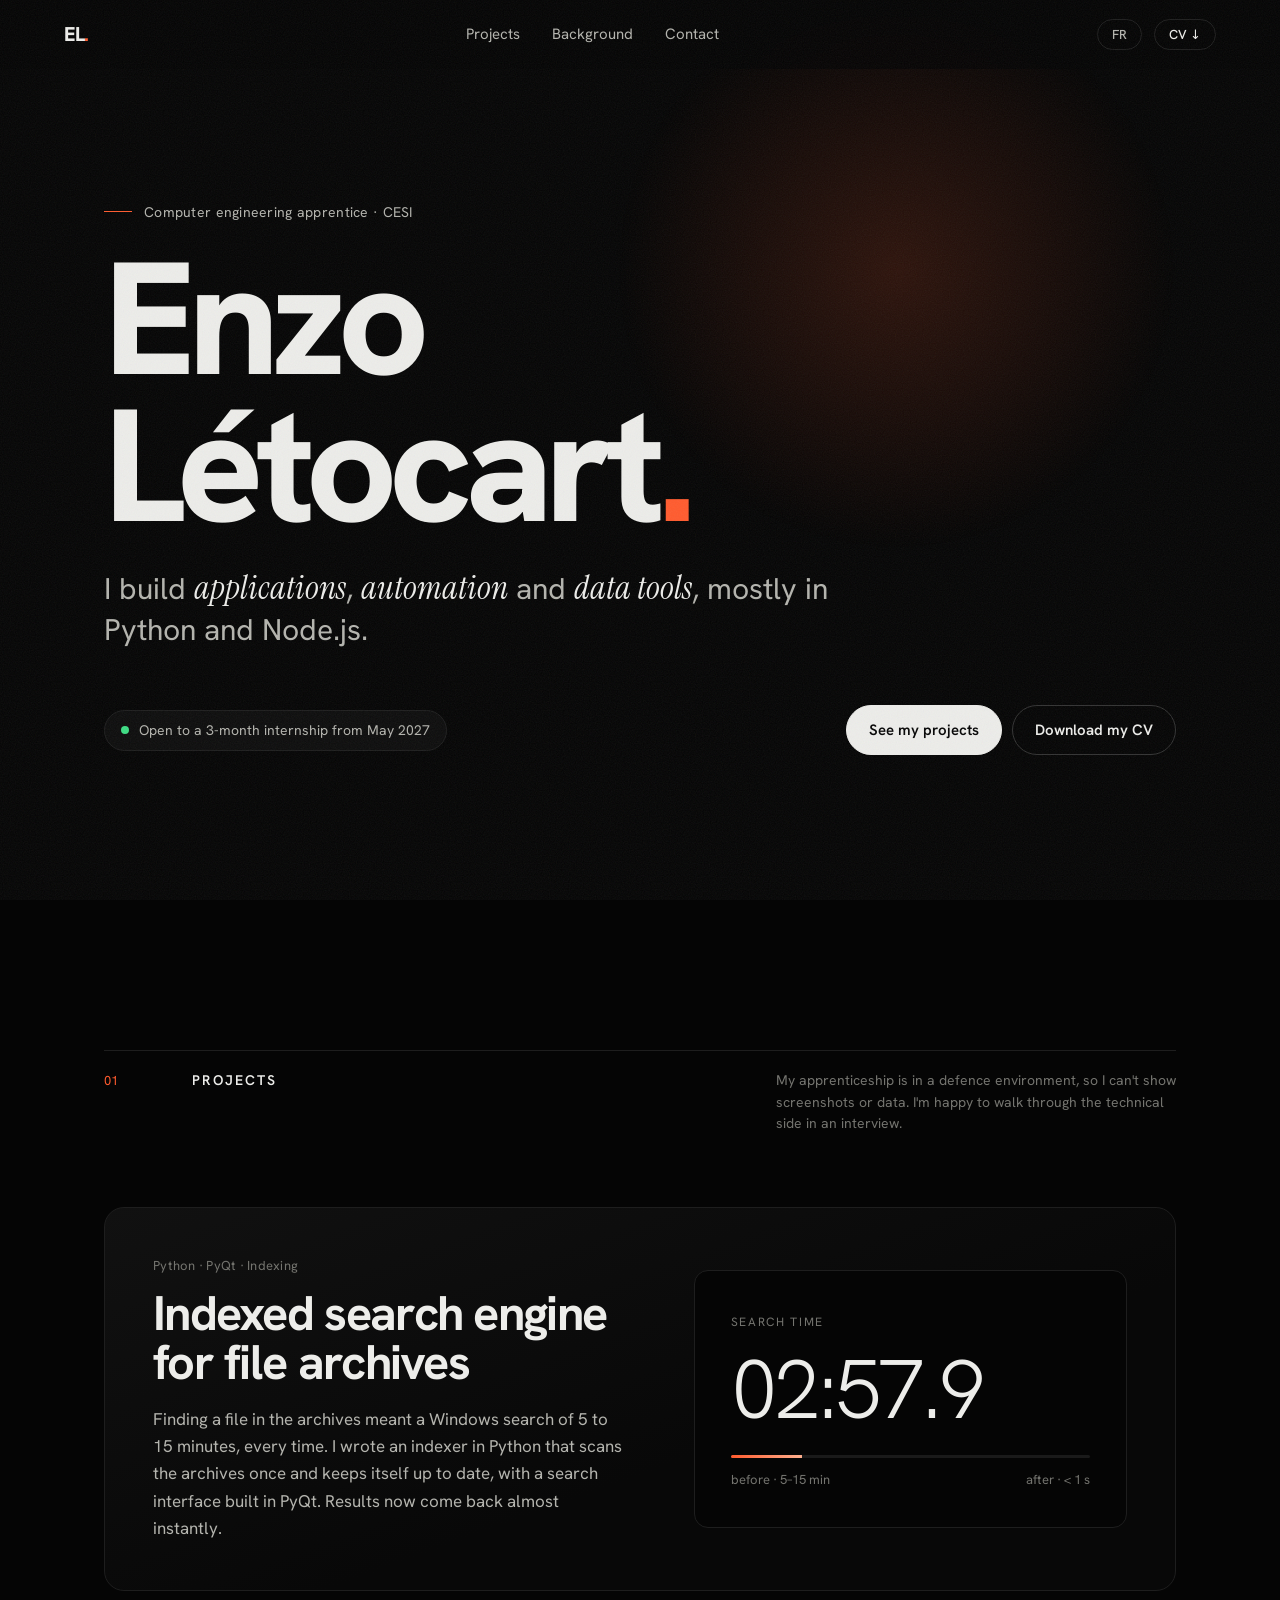
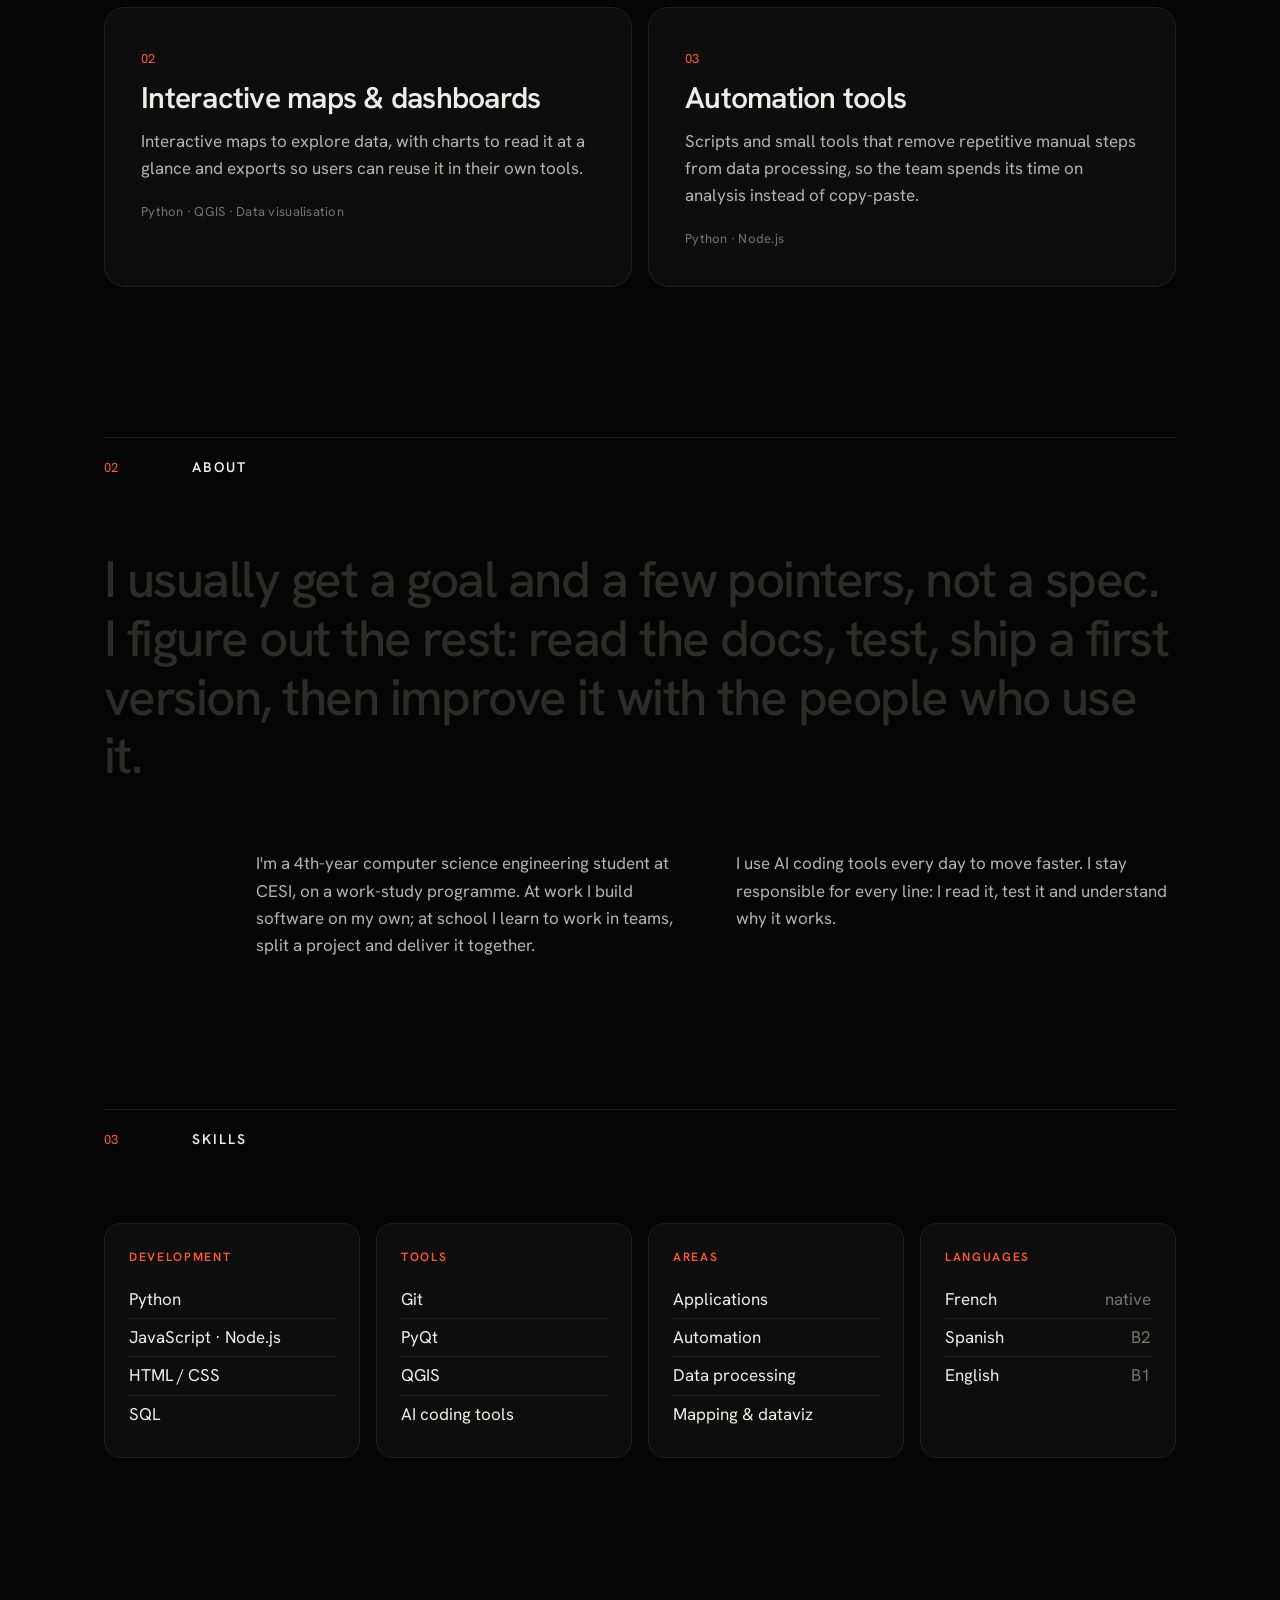
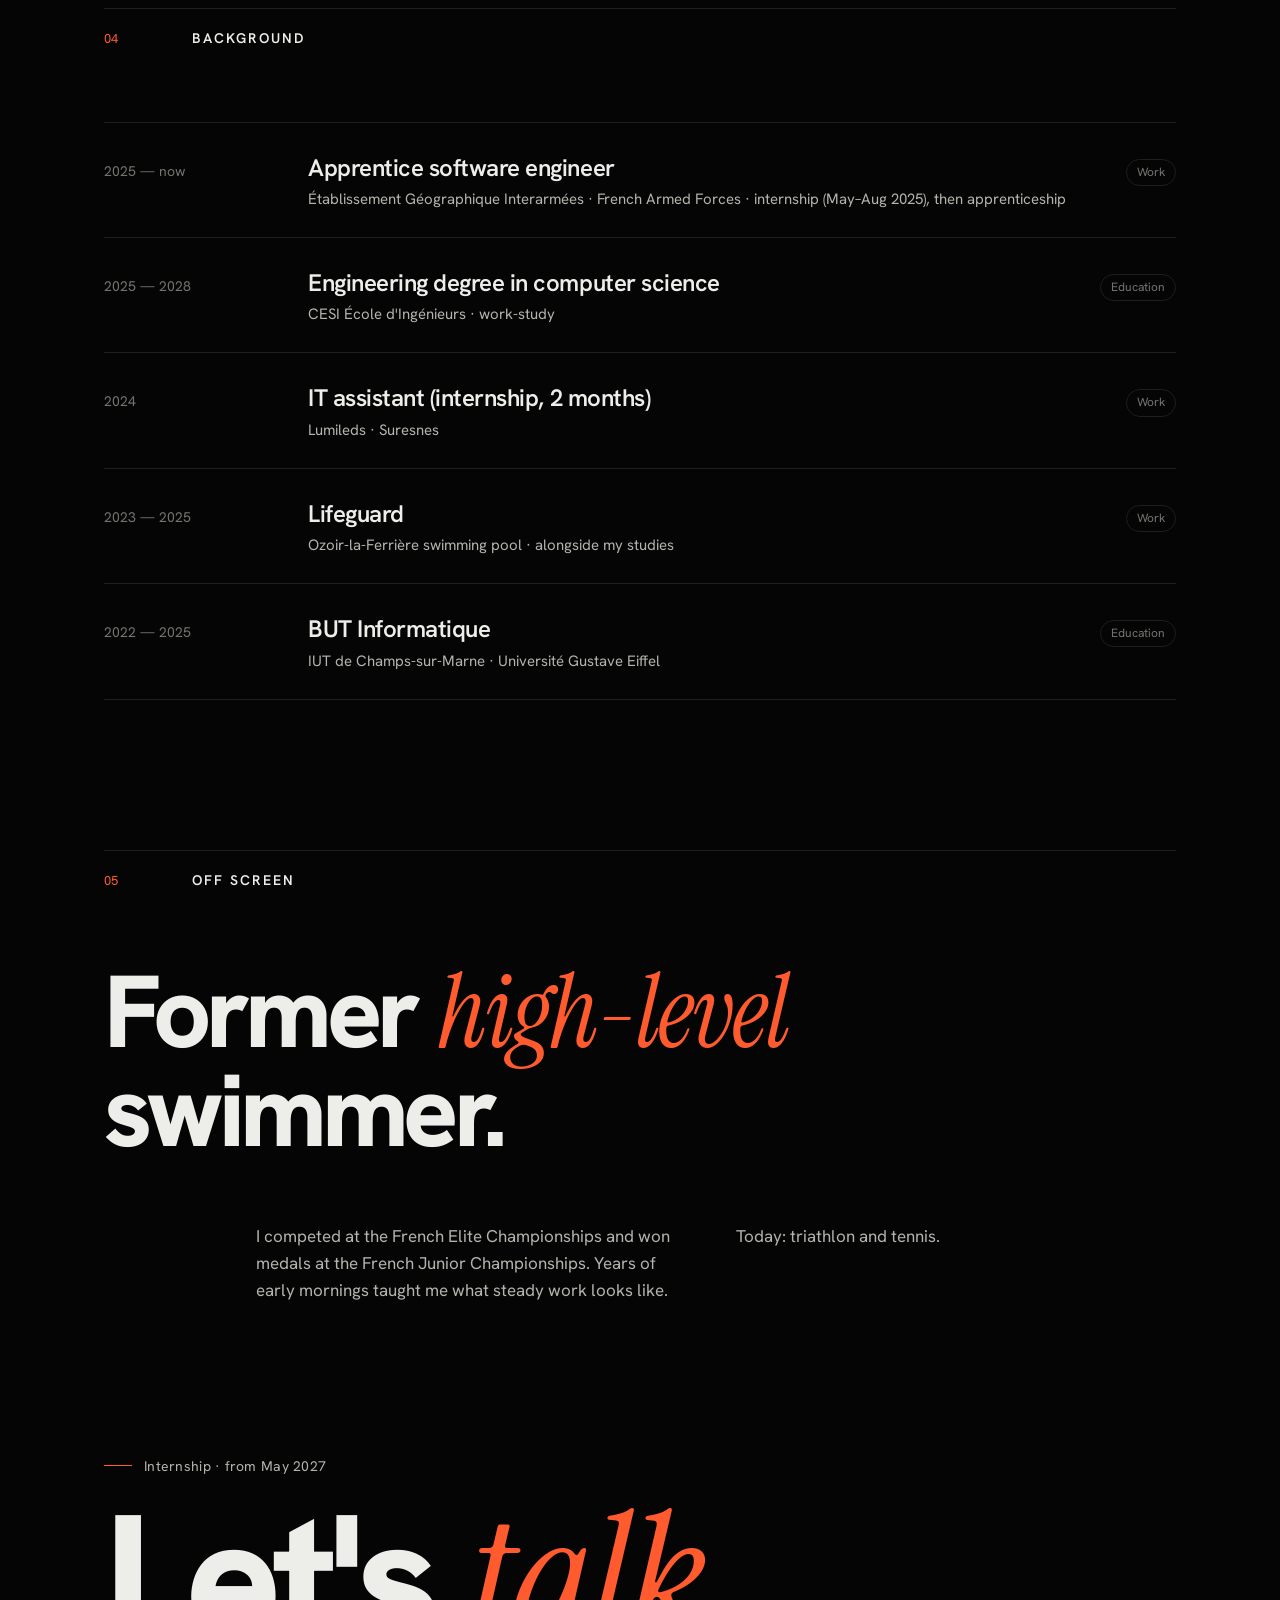
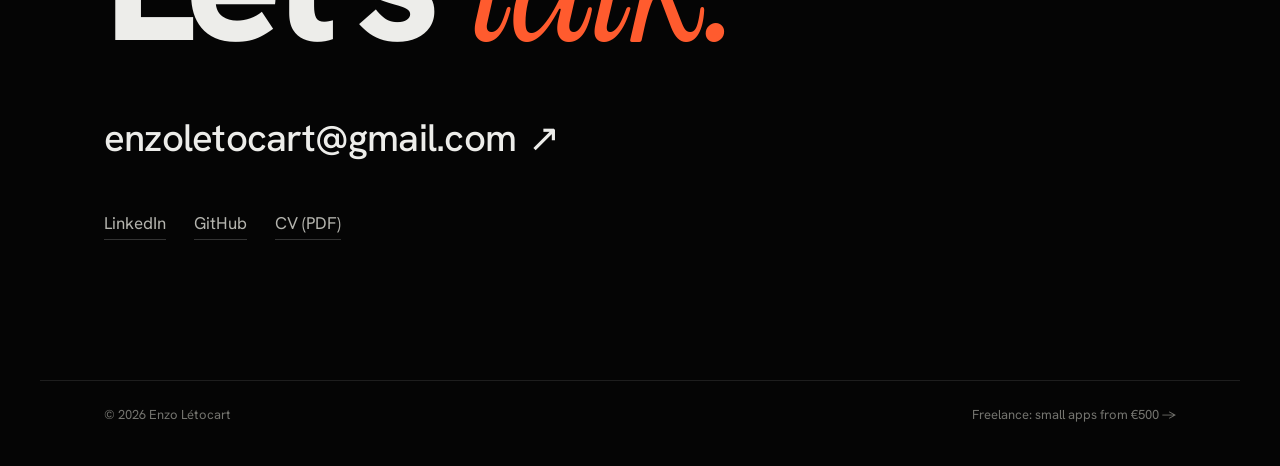
==== commit ed50a82a: "Publication du site" ====
--- a/index.html
+++ b/index.html
@@ -139,13 +139,23 @@
       <div class="rows">
         <div class="row reveal">
           <span class="when">2025 — <span data-i18n="now">now</span></span>
-          <div><h3 data-i18n="r1.t">Apprentice software engineer</h3><p data-i18n="r1.o">Établissement Géographique Interarmées · French Armed Forces</p></div>
+          <div><h3 data-i18n="r1.t">Apprentice software engineer</h3><p data-i18n="r1.o">Établissement Géographique Interarmées · French Armed Forces · internship (May–Aug 2025), then apprenticeship</p></div>
           <span class="kind" data-i18n="k.work">Work</span>
         </div>
         <div class="row reveal">
           <span class="when">2025 — 2028</span>
           <div><h3 data-i18n="r2.t">Engineering degree in computer science</h3><p data-i18n="r2.o">CESI École d'Ingénieurs · work-study</p></div>
           <span class="kind" data-i18n="k.edu">Education</span>
+        </div>
+        <div class="row reveal">
+          <span class="when">2024</span>
+          <div><h3 data-i18n="r4.t">IT assistant (internship, 2 months)</h3><p>Lumileds · Suresnes</p></div>
+          <span class="kind" data-i18n="k.work">Work</span>
+        </div>
+        <div class="row reveal">
+          <span class="when">2023 — 2025</span>
+          <div><h3 data-i18n="r5.t">Lifeguard</h3><p data-i18n="r5.o">Ozoir-la-Ferrière swimming pool · alongside my studies</p></div>
+          <span class="kind" data-i18n="k.work">Work</span>
         </div>
         <div class="row reveal">
           <span class="when">2022 — 2025</span>
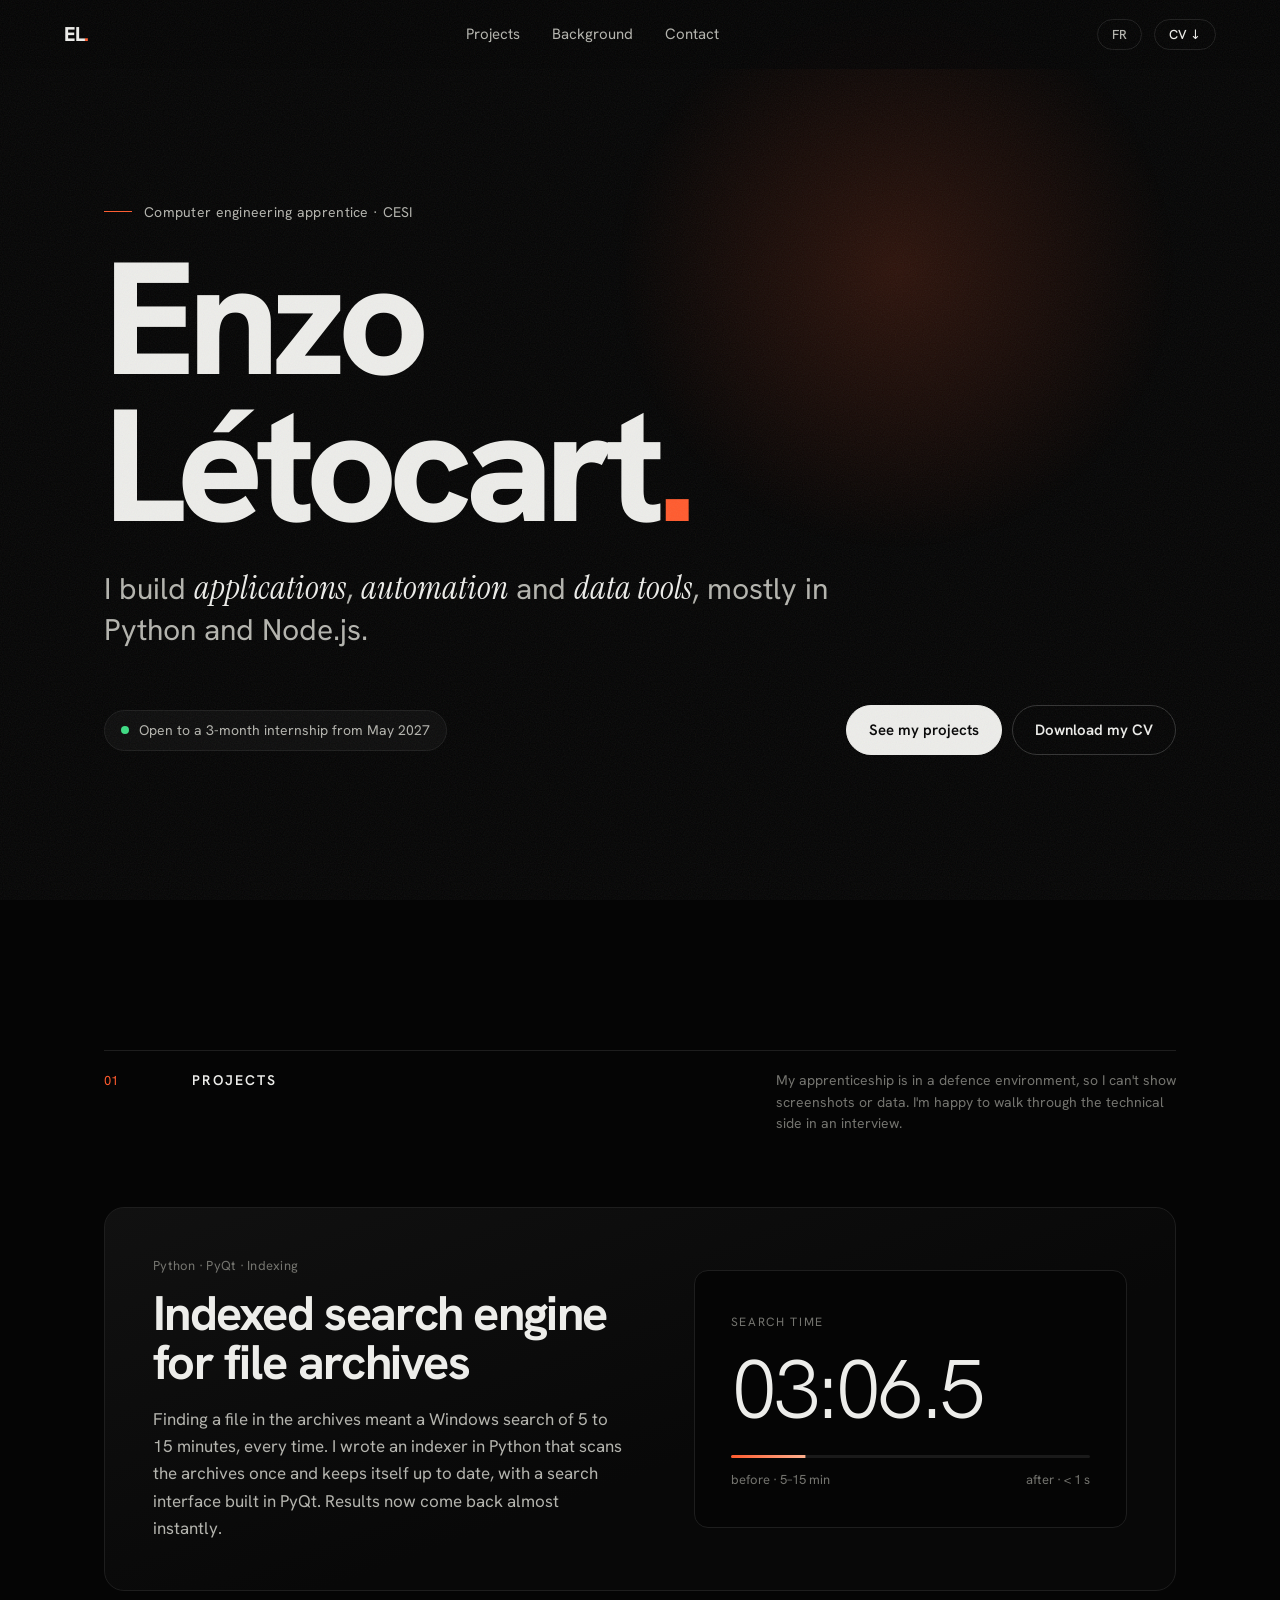
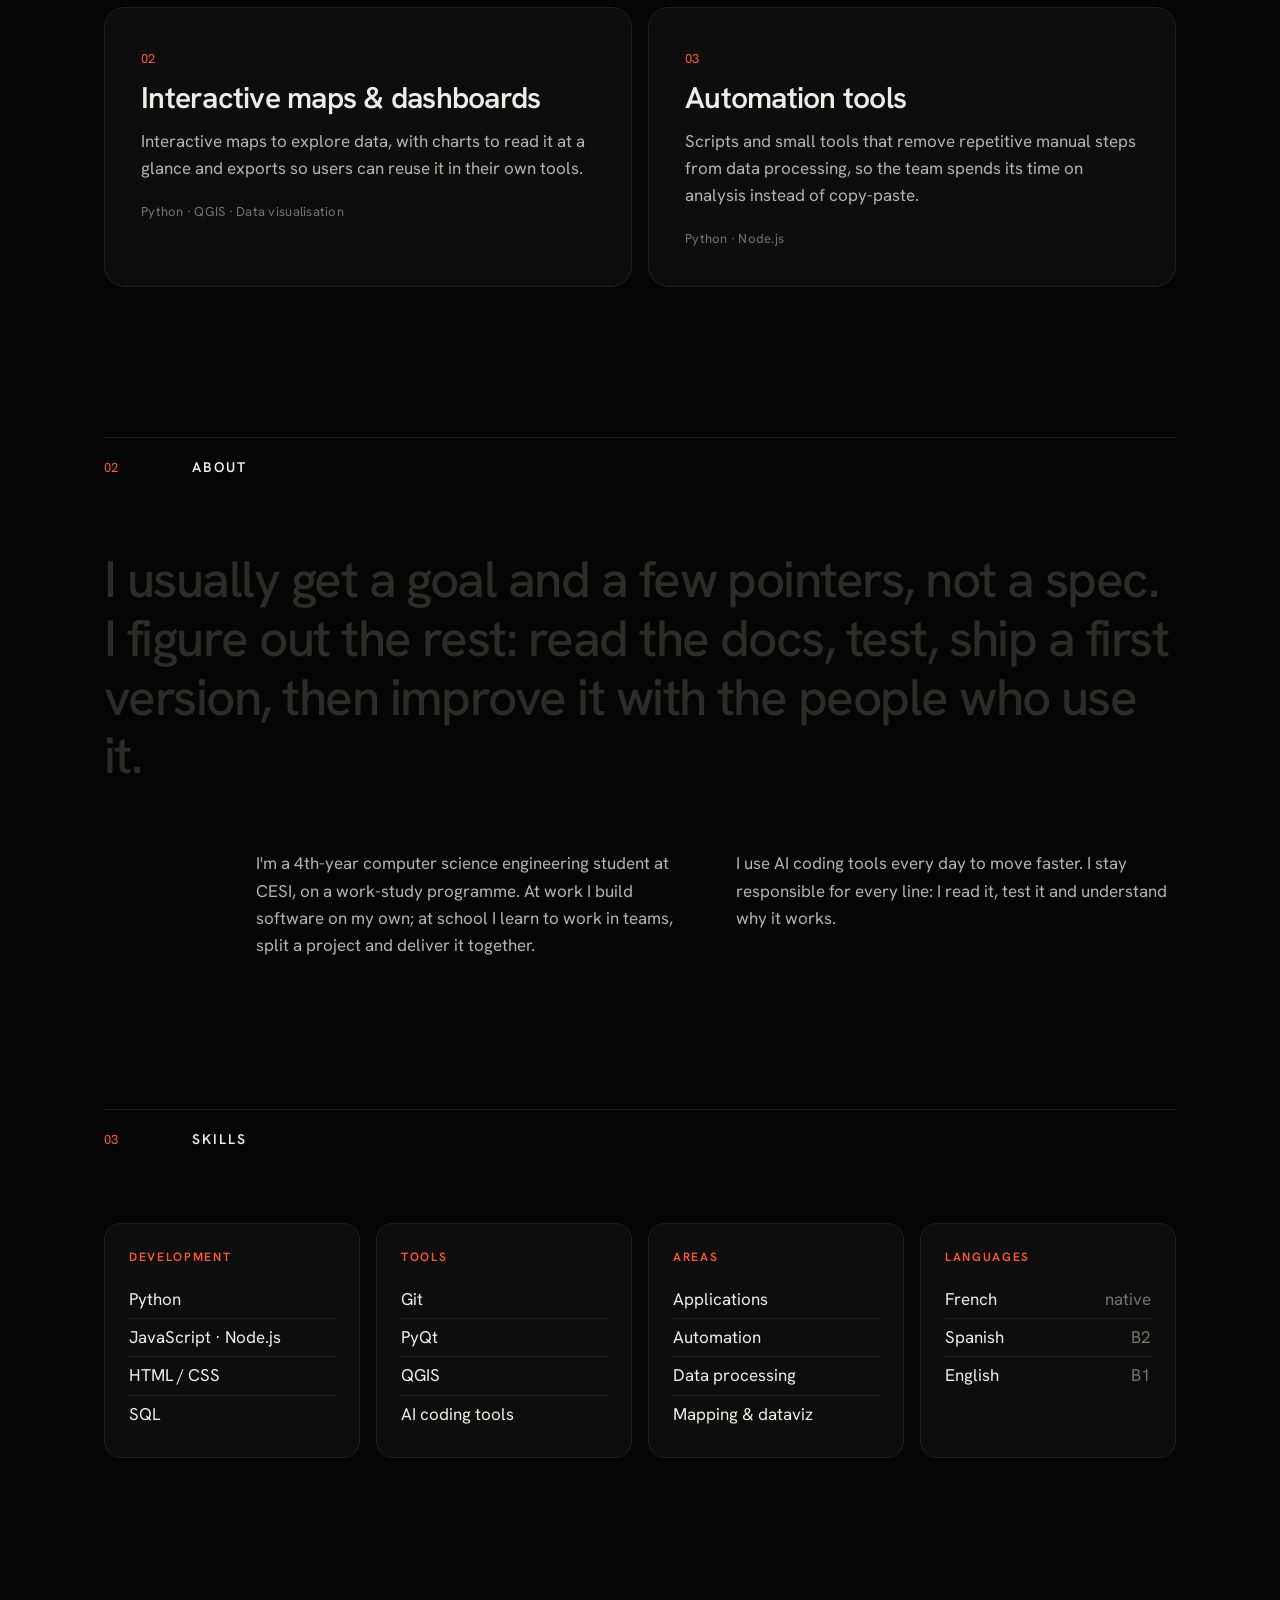
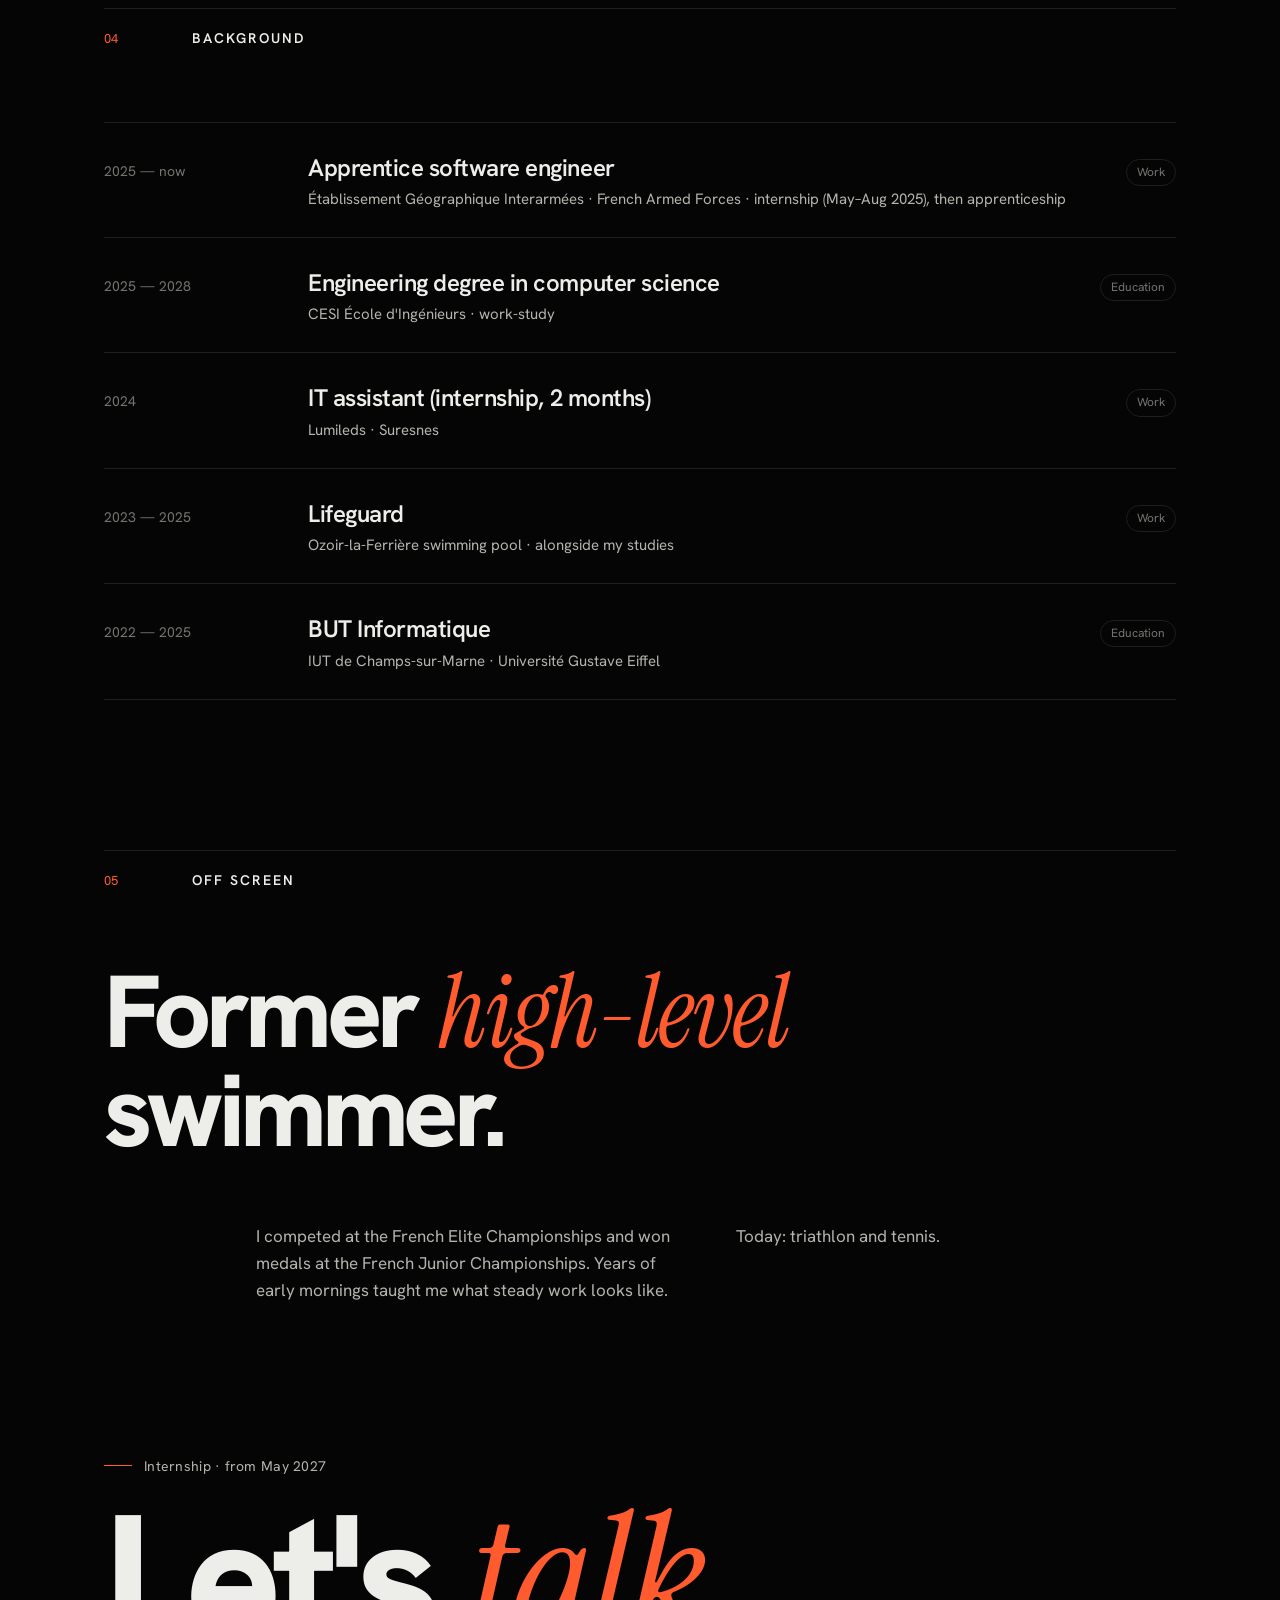
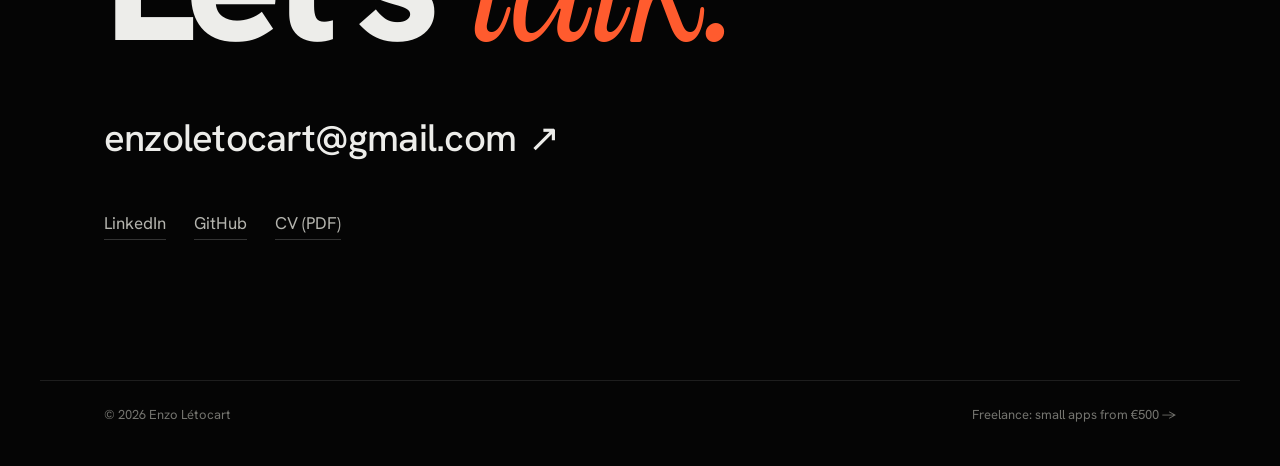
==== commit 0dacb144: "Publication du site" ====
--- a/index.html
+++ b/index.html
@@ -184,7 +184,7 @@
       <h2 class="contact-big reveal" data-i18n="contact.big">Let's <em>talk.</em></h2>
       <a class="mail reveal" href="mailto:enzoletocart@gmail.com">enzoletocart@gmail.com <span>↗</span></a>
       <div class="links reveal">
-        <a href="https://www.linkedin.com/in/enzo-letocart-214634276/" target="_blank" rel="noopener">LinkedIn</a>
+        <a href="https://www.linkedin.com/in/enzoletocart/" target="_blank" rel="noopener">LinkedIn</a>
         <a href="https://github.com/enzoleto" target="_blank" rel="noopener">GitHub</a>
         <a class="cv-link" href="cv/Enzo-Letocart-CV-EN.pdf" target="_blank" rel="noopener">CV (PDF)</a>
       </div>
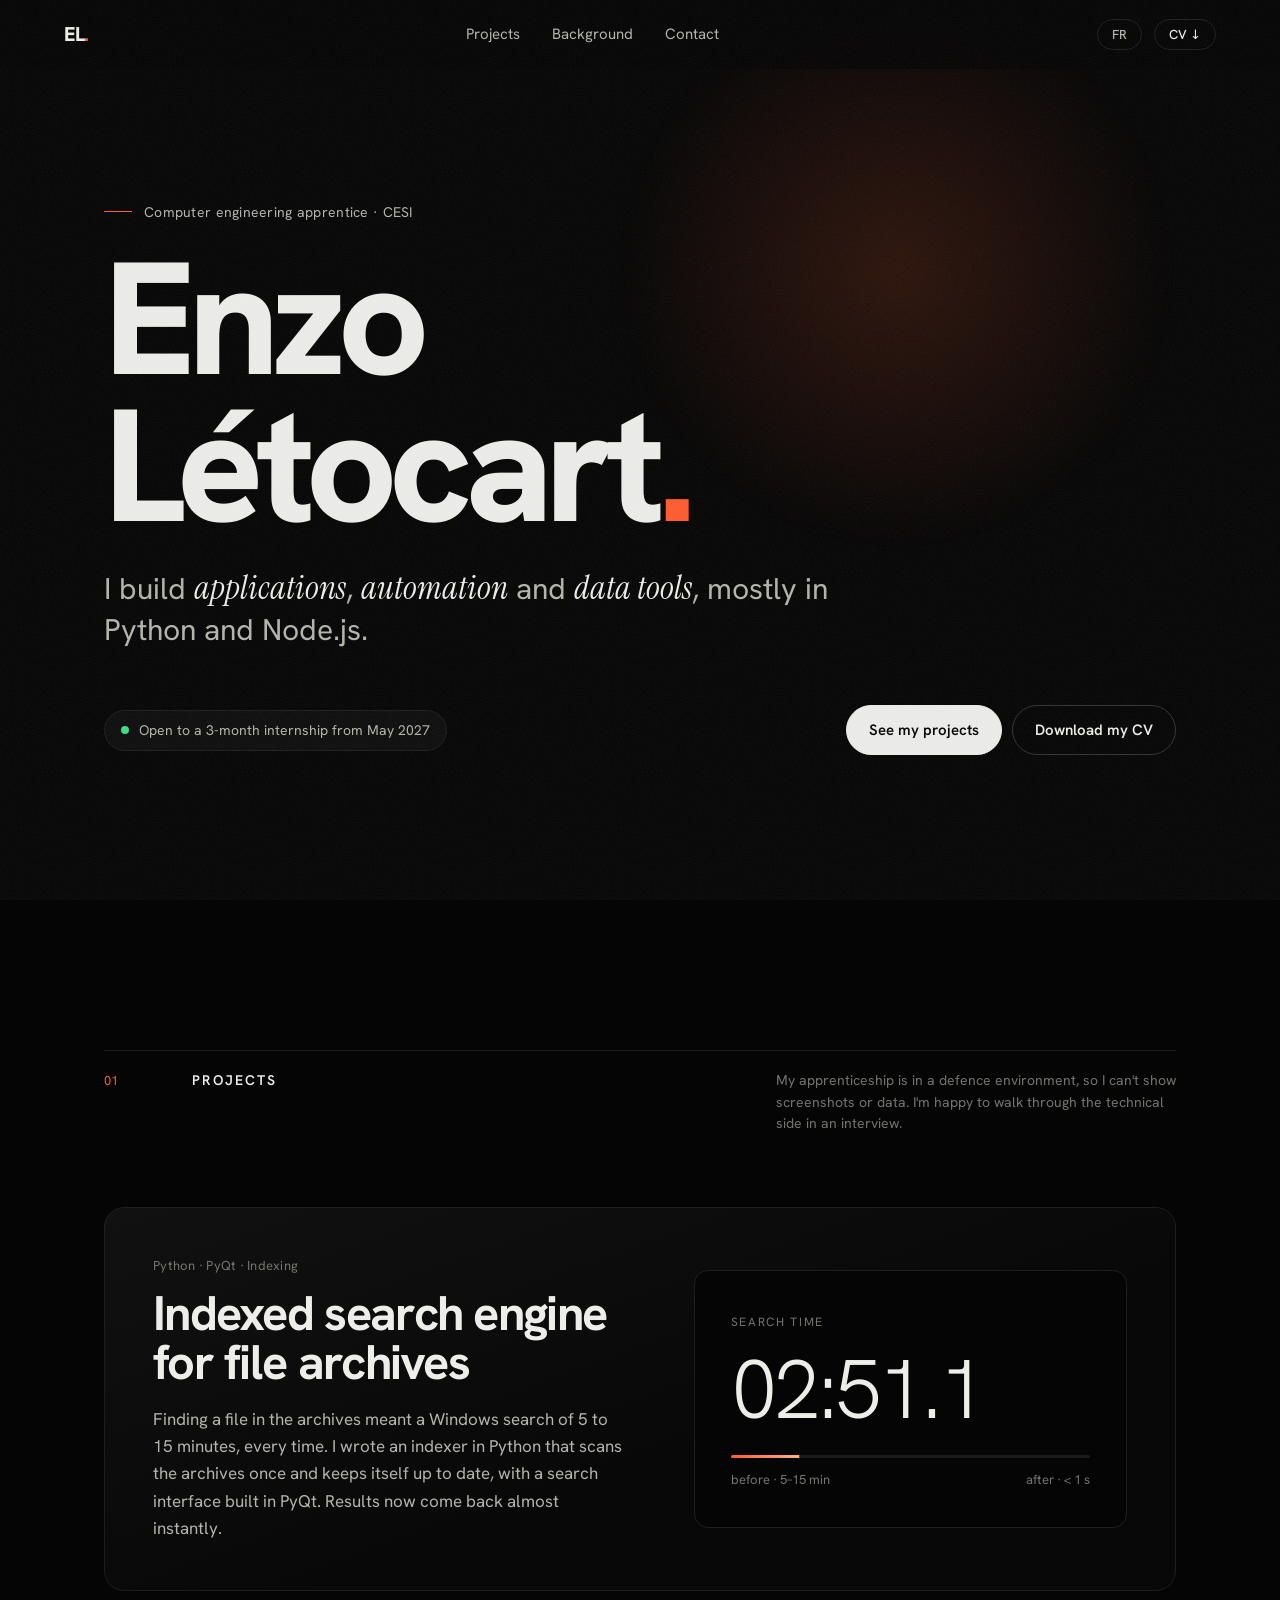
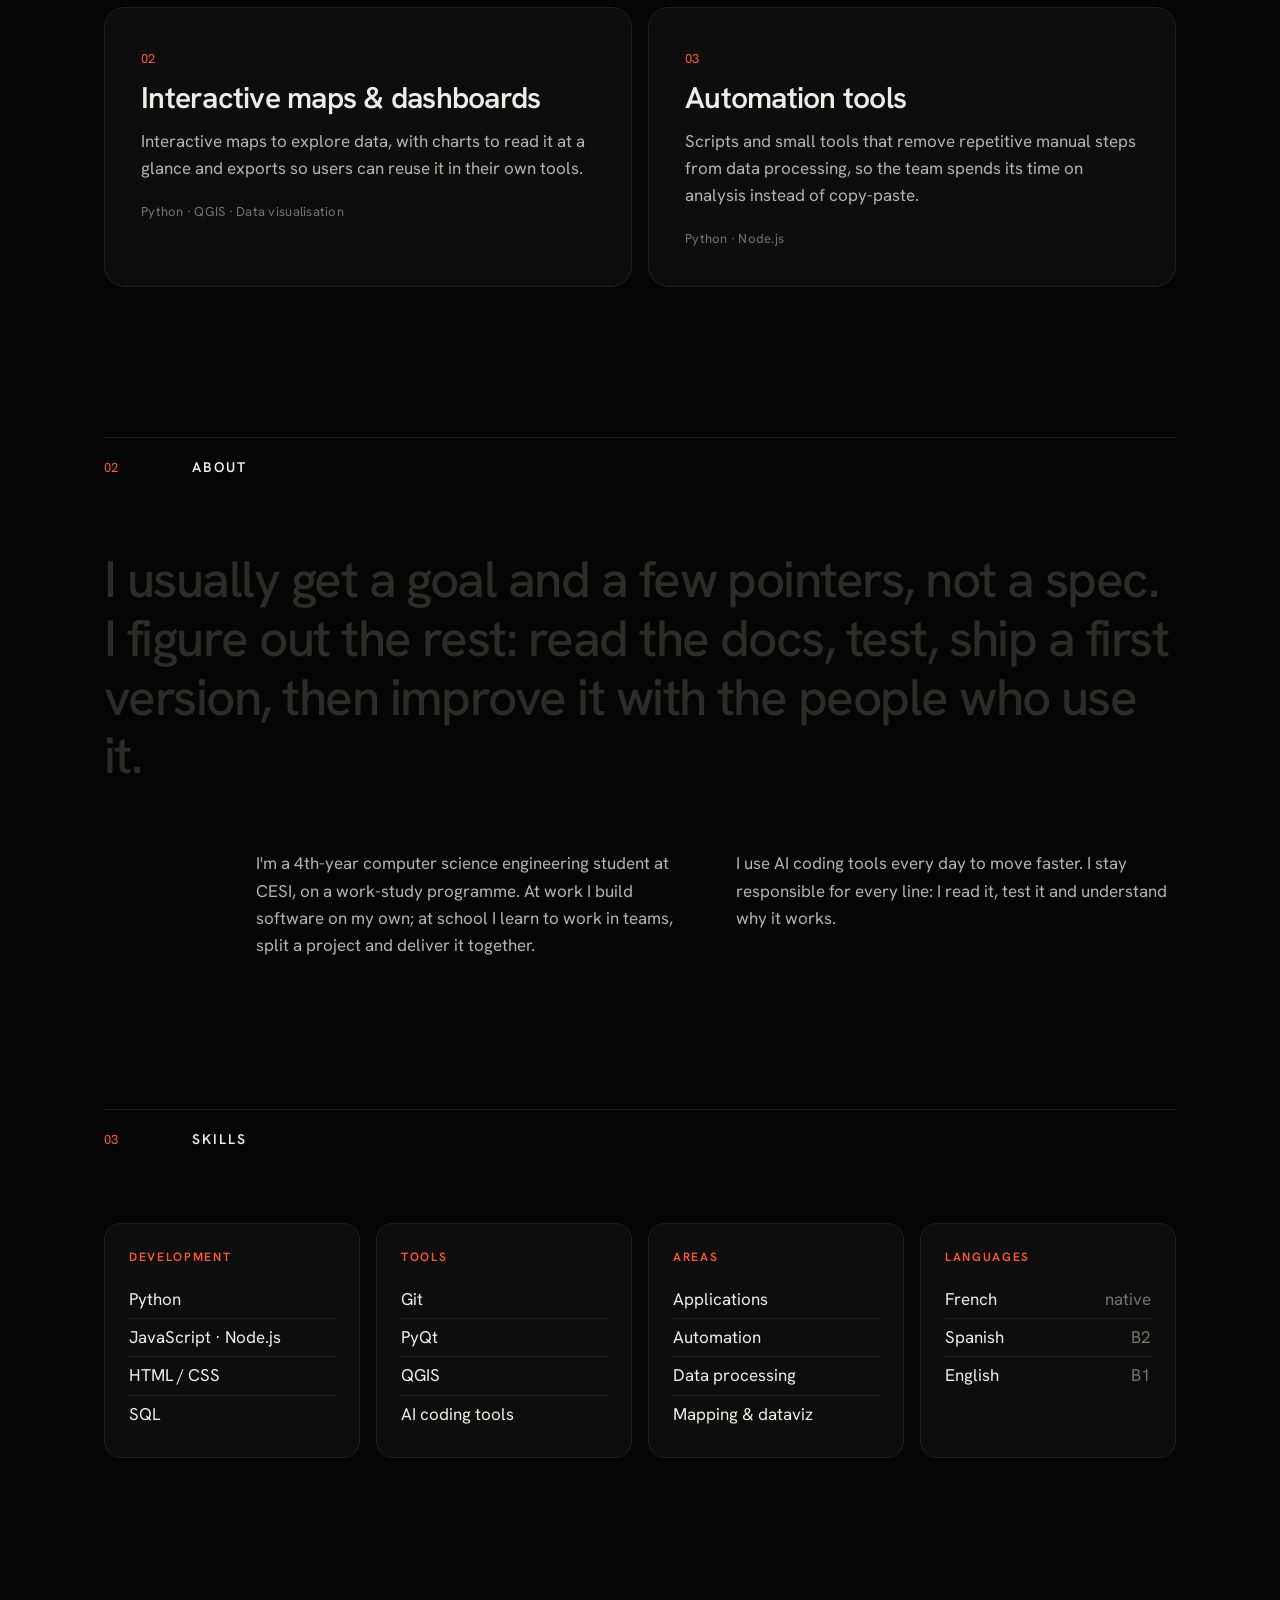
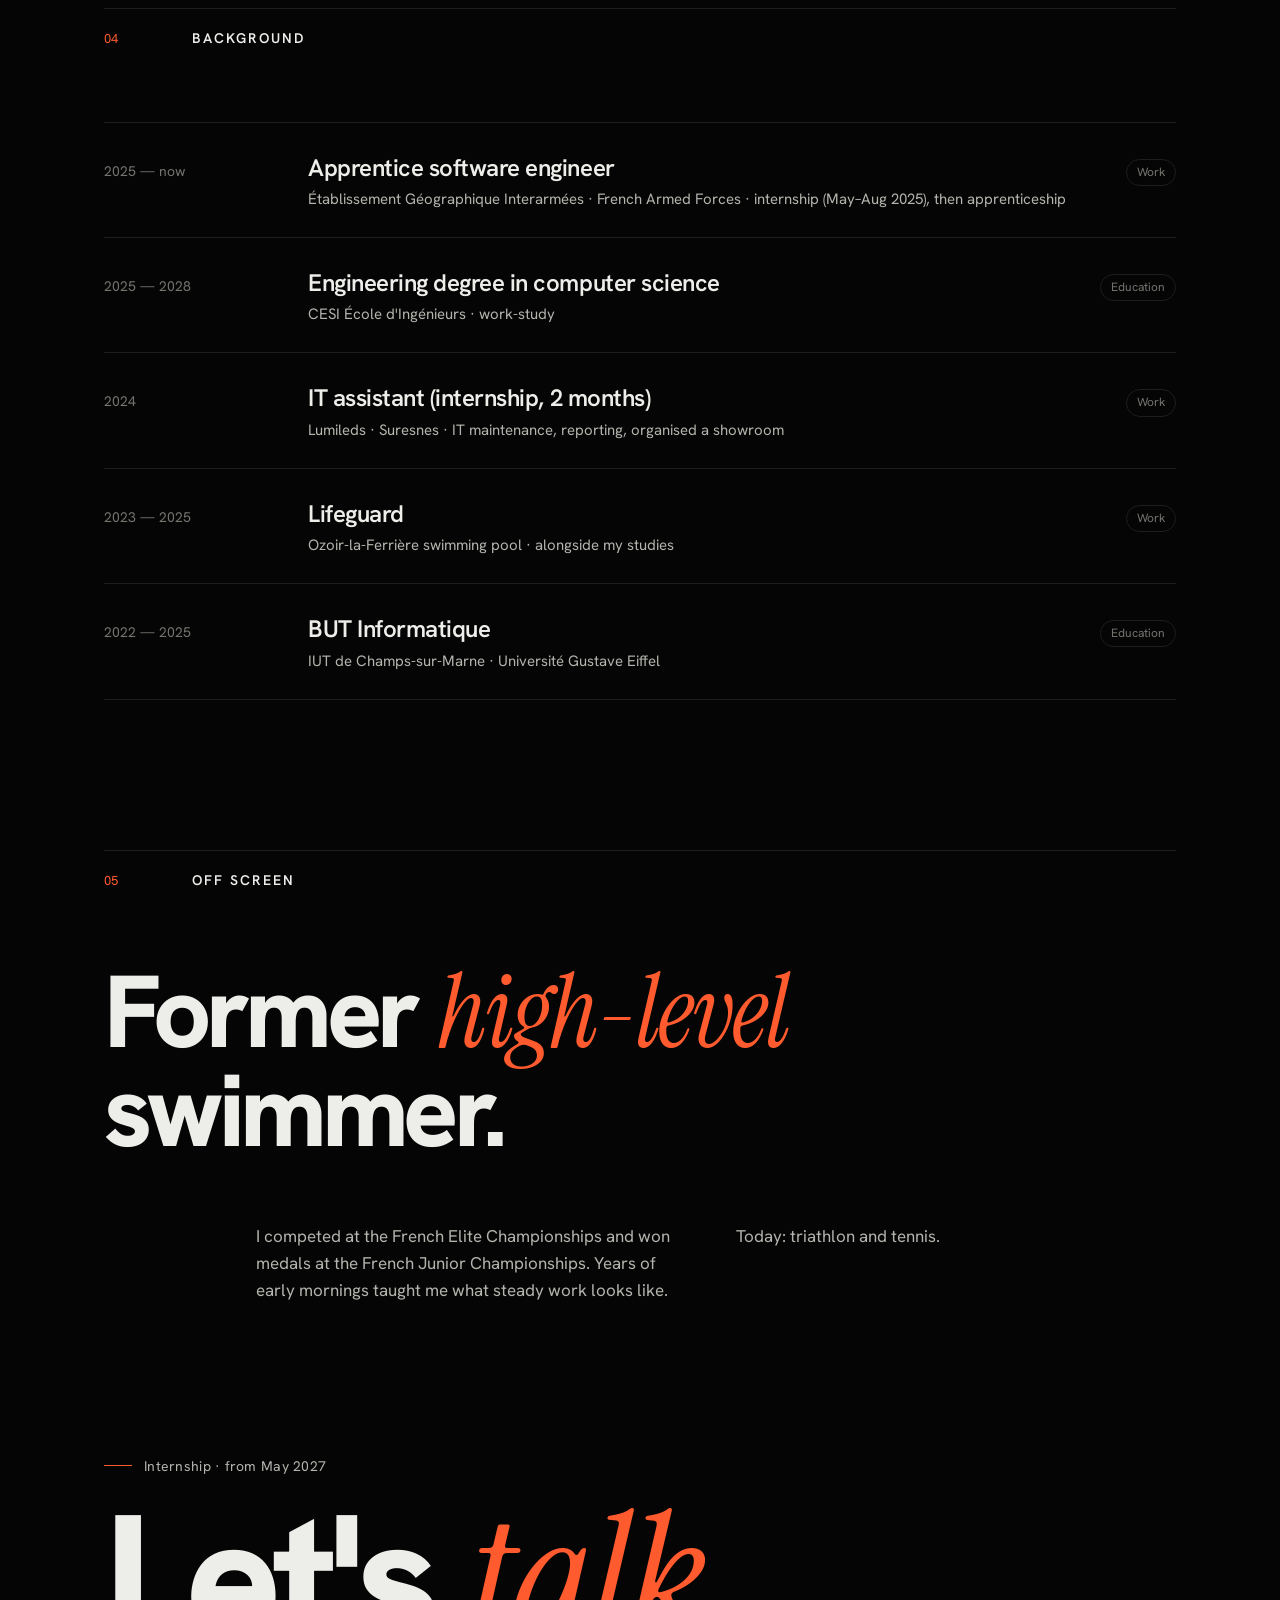
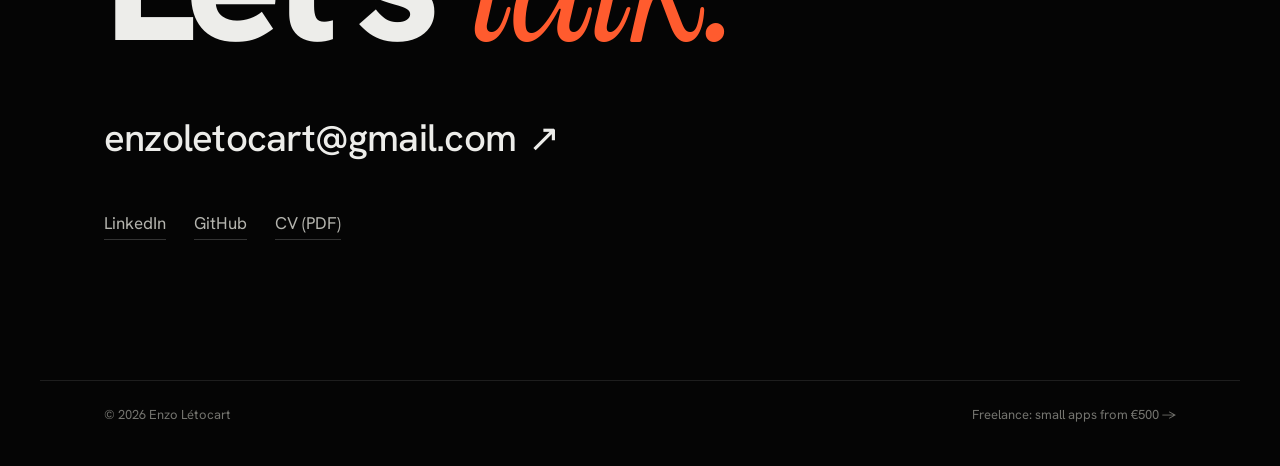
==== commit 53ddabaf: "Publication du site" ====
--- a/index.html
+++ b/index.html
@@ -149,7 +149,7 @@
         </div>
         <div class="row reveal">
           <span class="when">2024</span>
-          <div><h3 data-i18n="r4.t">IT assistant (internship, 2 months)</h3><p>Lumileds · Suresnes</p></div>
+          <div><h3 data-i18n="r4.t">IT assistant (internship, 2 months)</h3><p data-i18n="r4.o">Lumileds · Suresnes · IT maintenance, reporting, organised a showroom</p></div>
           <span class="kind" data-i18n="k.work">Work</span>
         </div>
         <div class="row reveal">
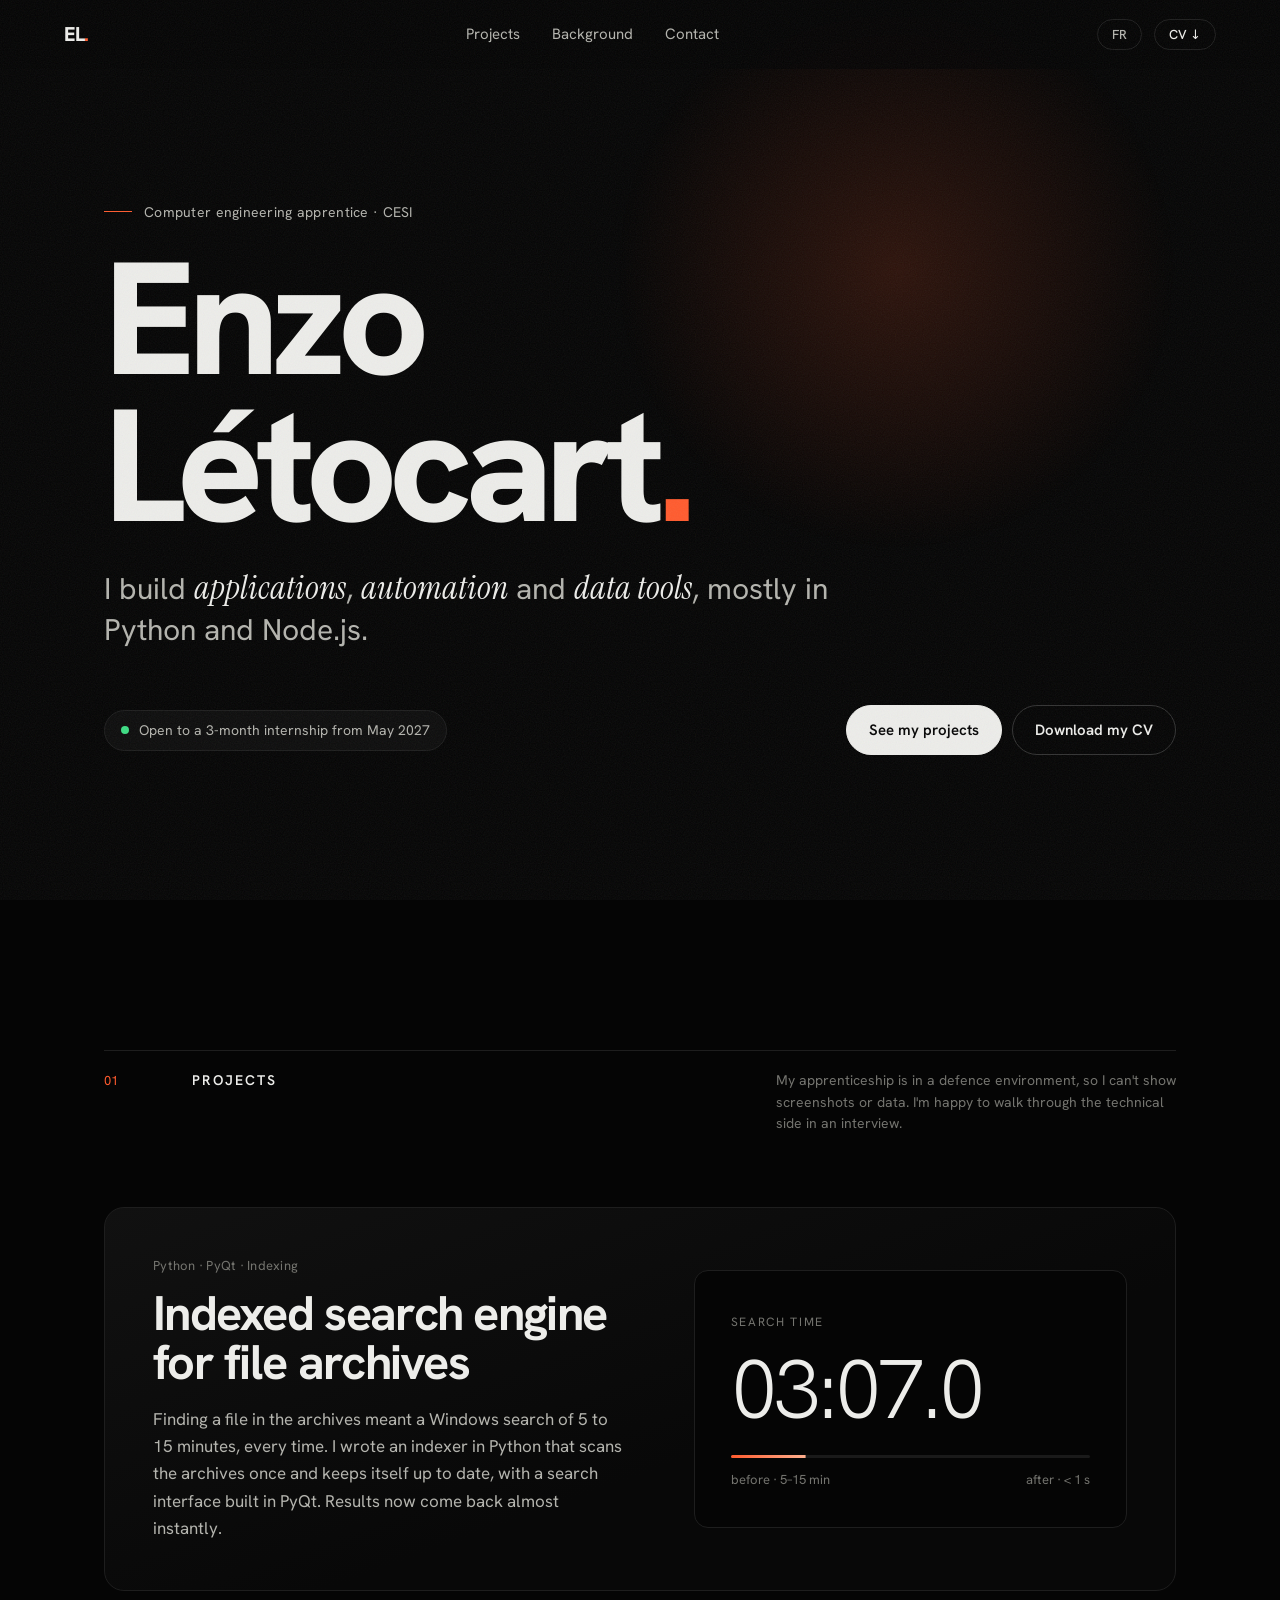
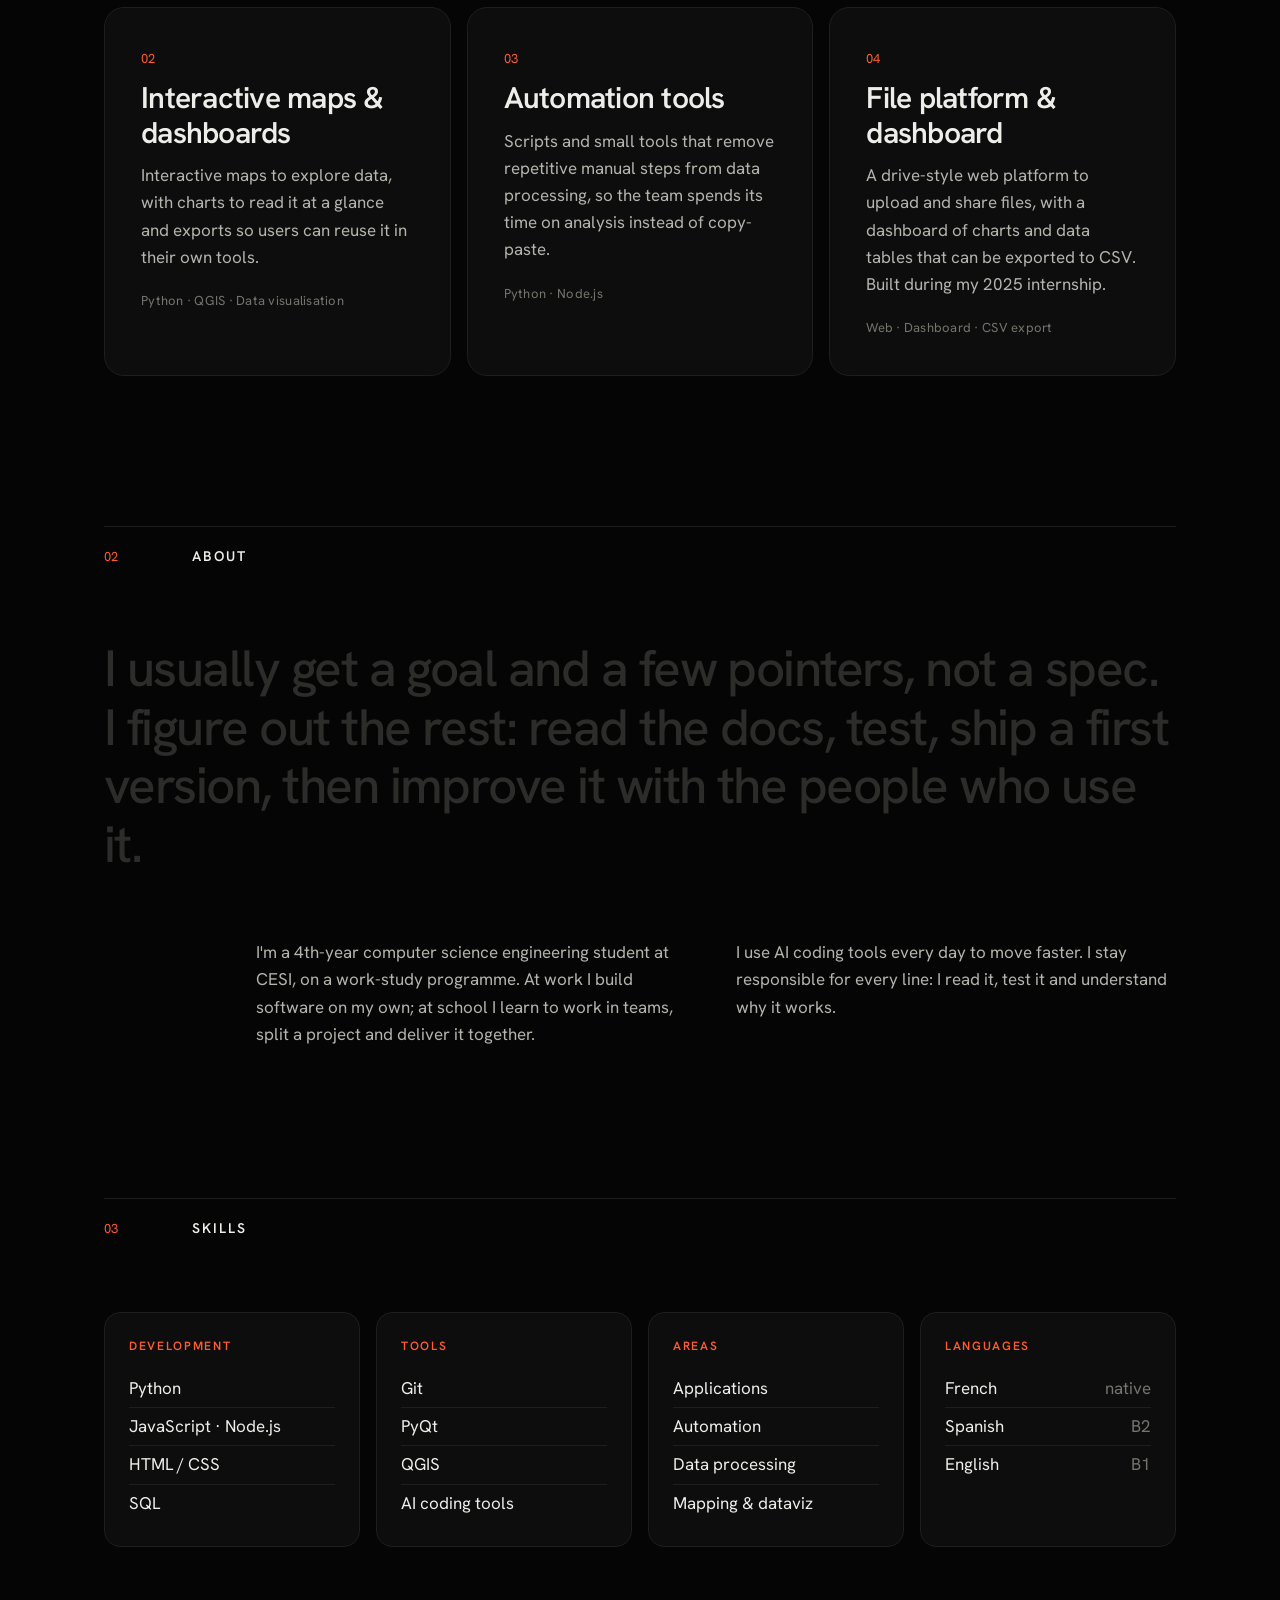
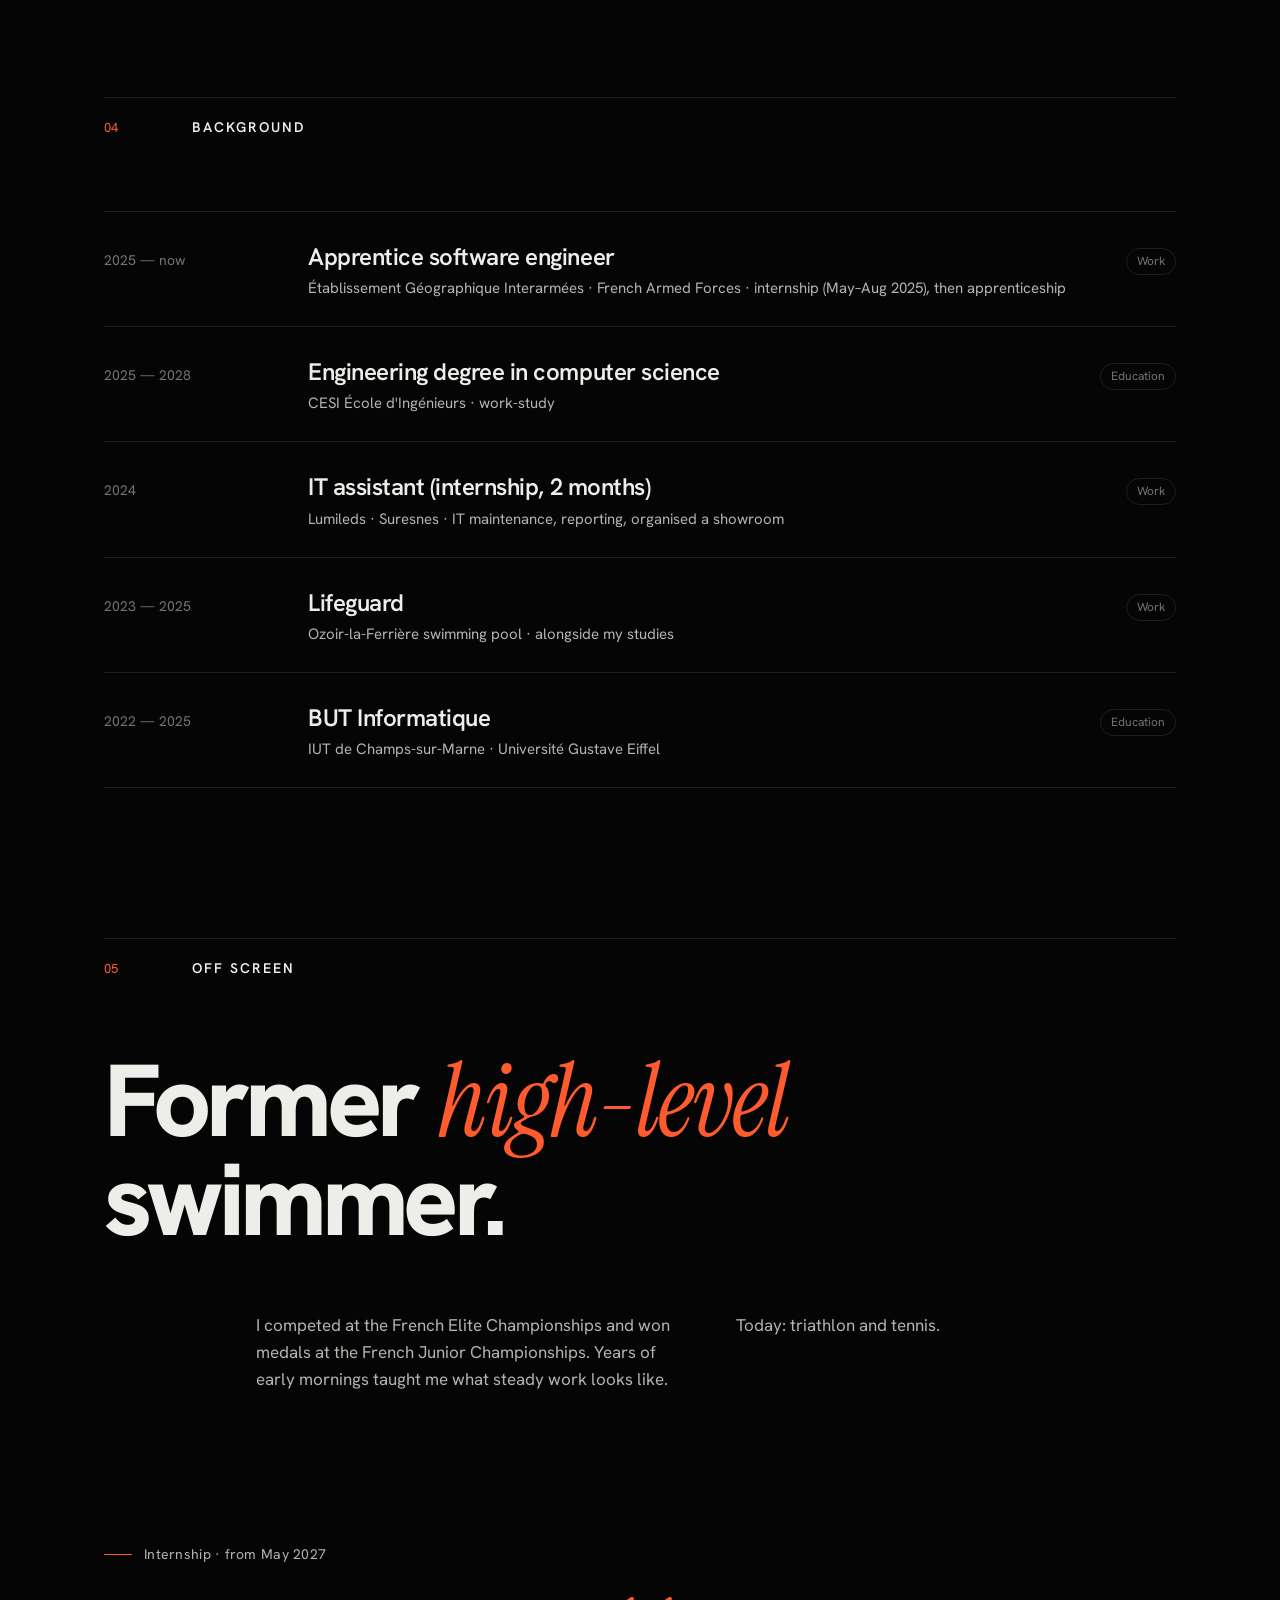
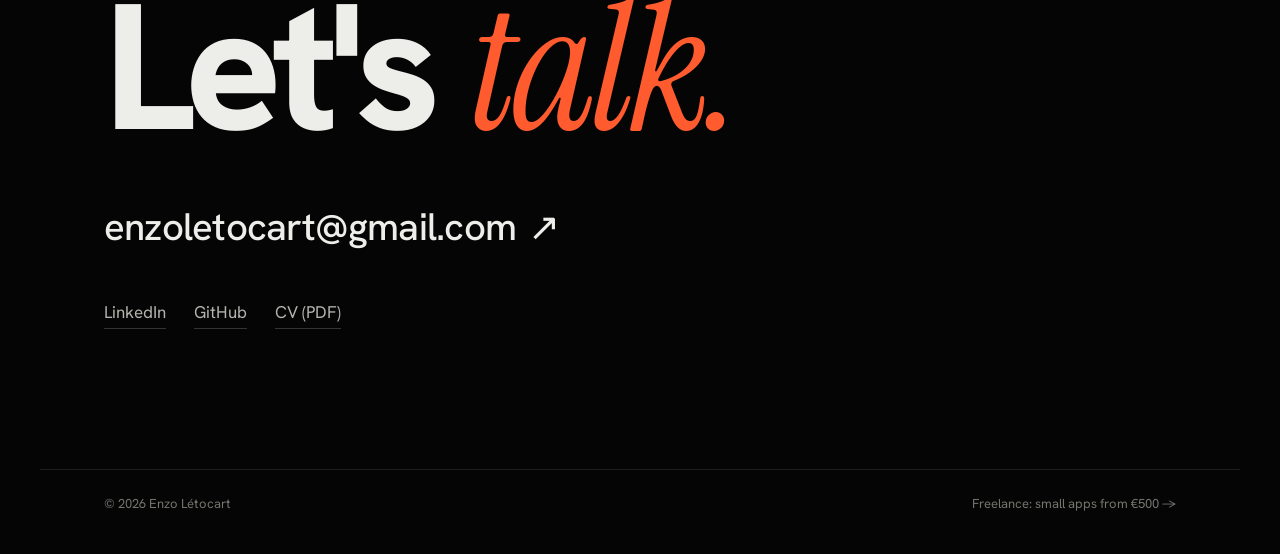
==== commit d39f8897: "Publication du site" ====
--- a/index.html
+++ b/index.html
@@ -71,7 +71,7 @@
         </div>
       </article>
 
-      <div class="cards">
+      <div class="cards cards-3">
         <article class="card reveal">
           <span class="card-num">02</span>
           <h3 data-i18n="p2.title">Interactive maps & dashboards</h3>
@@ -84,6 +84,12 @@
           <p data-i18n="p3.desc">Scripts and small tools that remove repetitive manual steps from data processing, so the team spends its time on analysis instead of copy-paste.</p>
           <p class="meta">Python · Node.js</p>
         </article>
+        <article class="card reveal">
+          <span class="card-num">04</span>
+          <h3 data-i18n="p4.title">File platform & dashboard</h3>
+          <p data-i18n="p4.desc">A drive-style web platform to upload and share files, with a dashboard of charts and data tables that can be exported to CSV. Built during my 2025 internship.</p>
+          <p class="meta">Web · <span data-i18n="tag.dash">Dashboard · CSV export</span></p>
+        </article>
       </div>
     </section>
 
--- a/style.css
+++ b/style.css
@@ -136,6 +136,7 @@
 
 /* cards */
 .cards { display: grid; grid-template-columns: 1fr 1fr; gap: 16px; margin-top: 16px; }
+.cards-3 { grid-template-columns: repeat(3, 1fr); }
 .card {
   position: relative; padding: clamp(24px, 3vw, 36px); border: 1px solid var(--line); border-radius: 20px; background: var(--bg-2);
   overflow: hidden; transition: border-color .3s, transform .4s var(--ease);
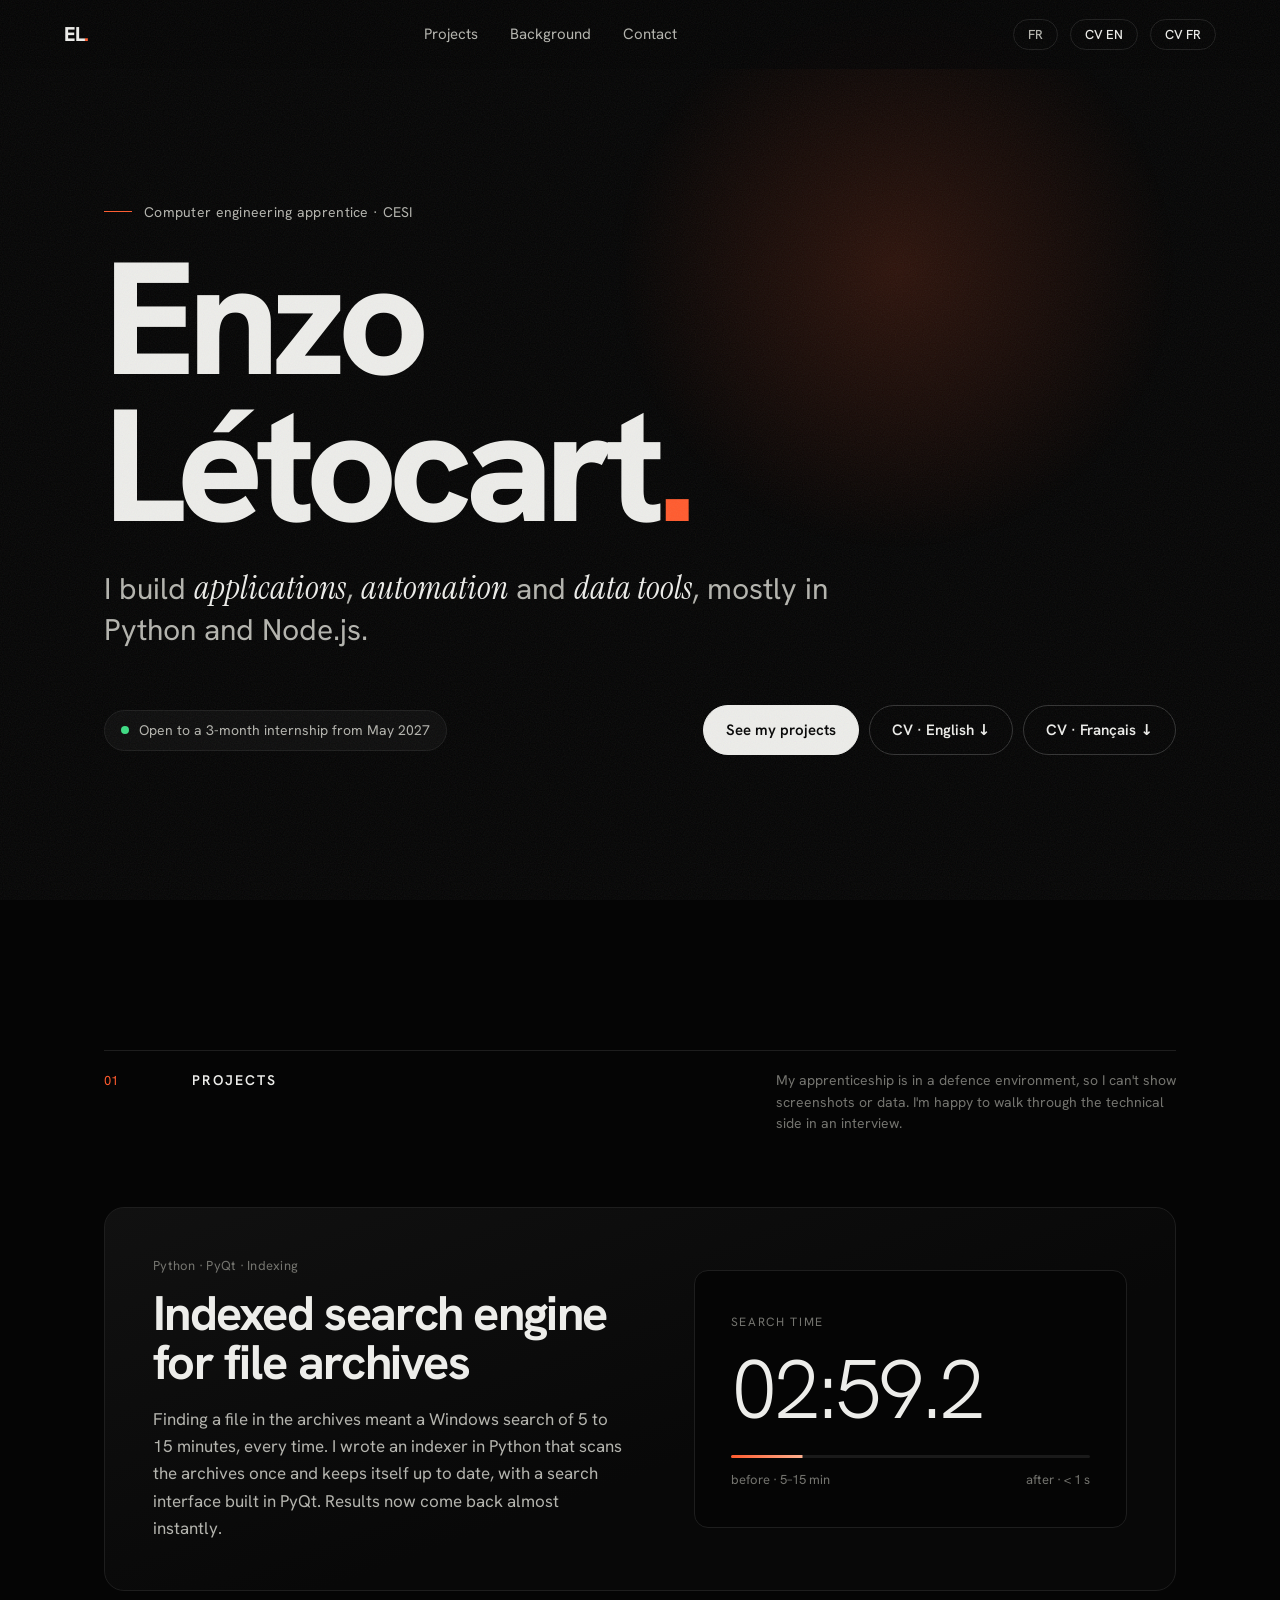
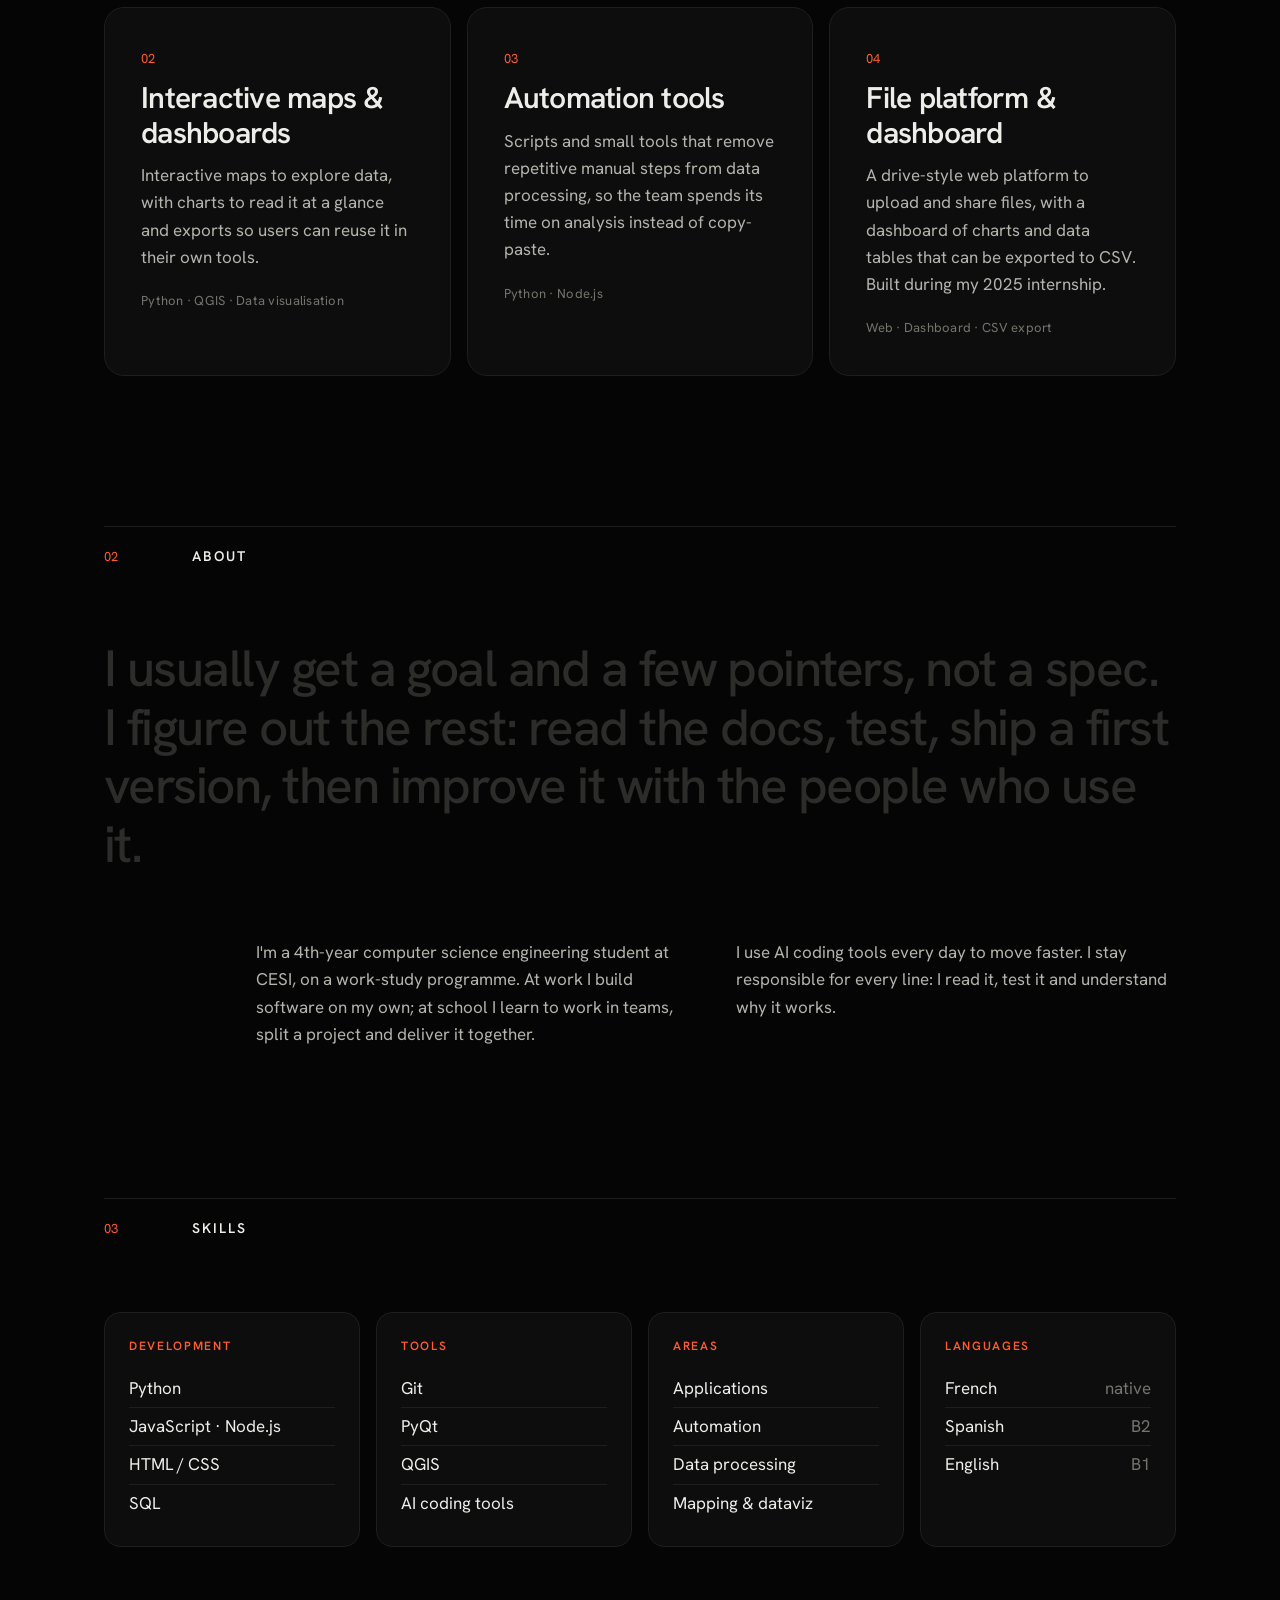
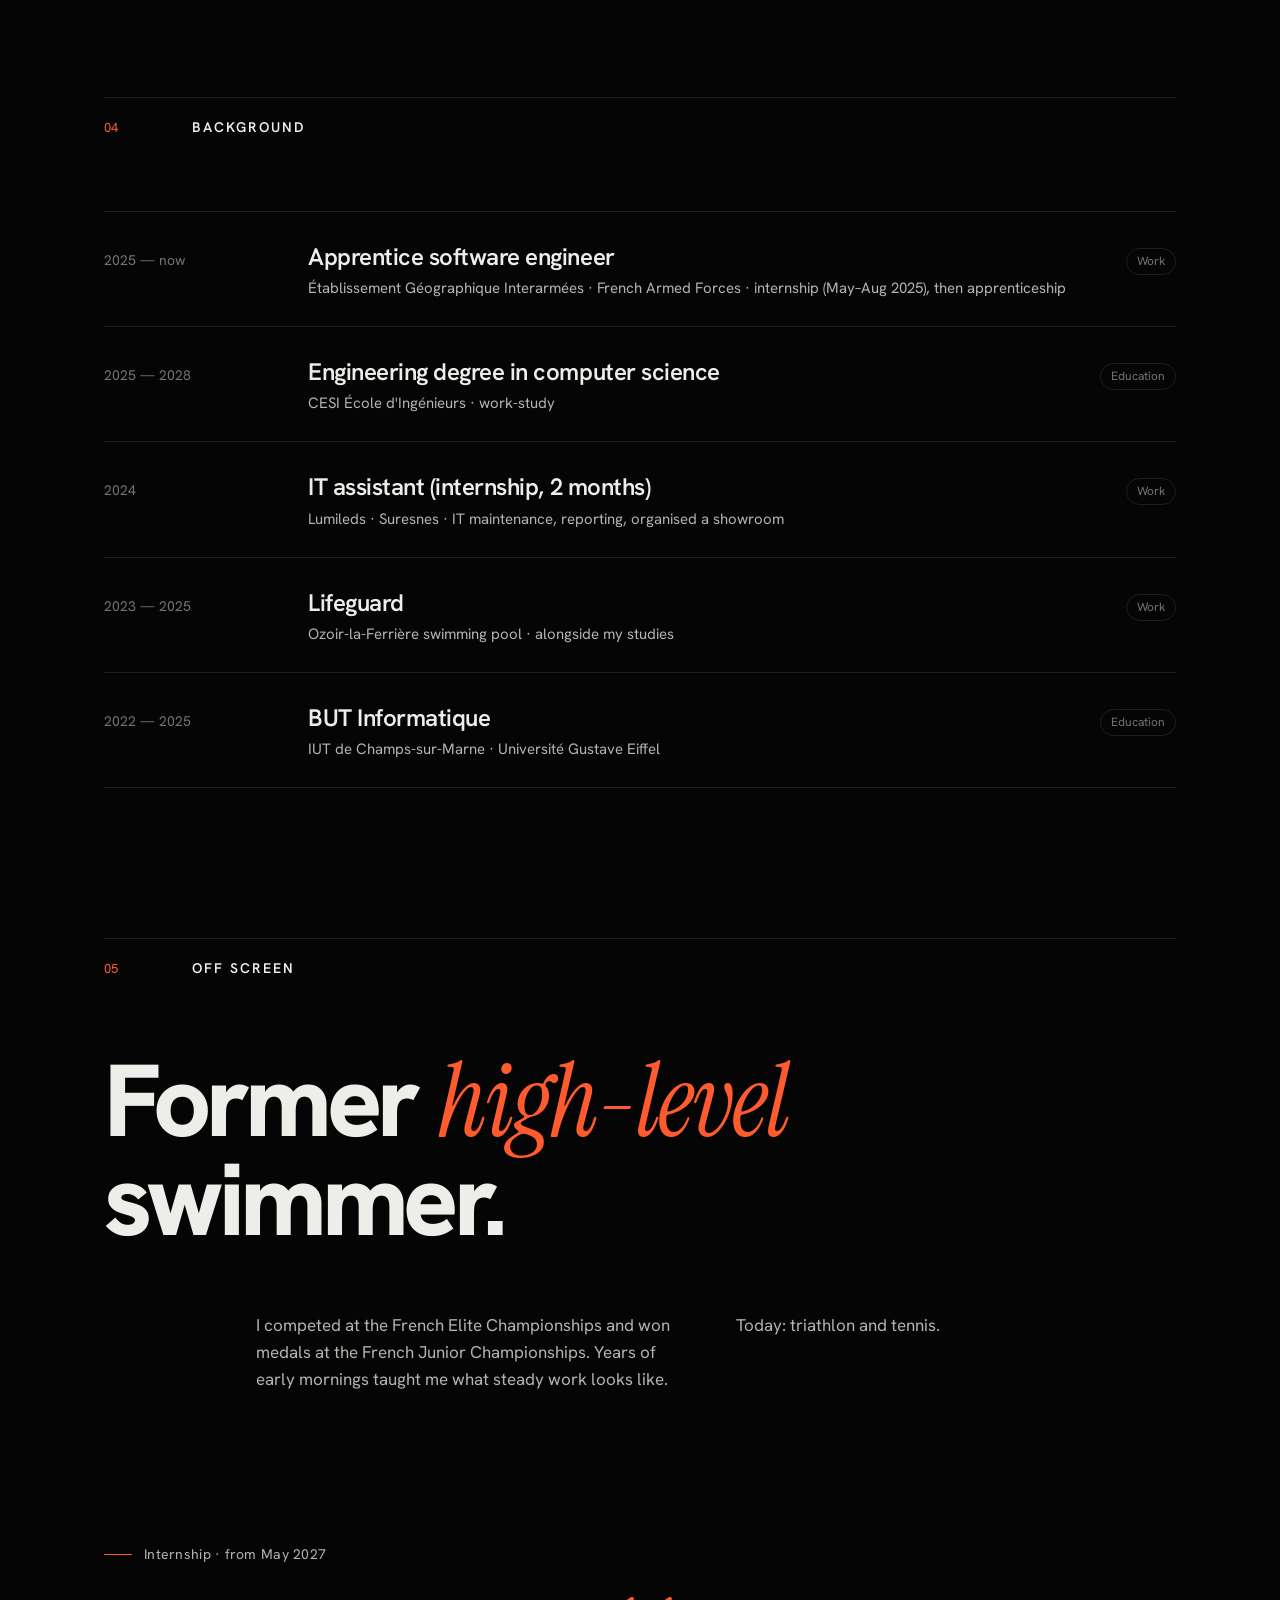
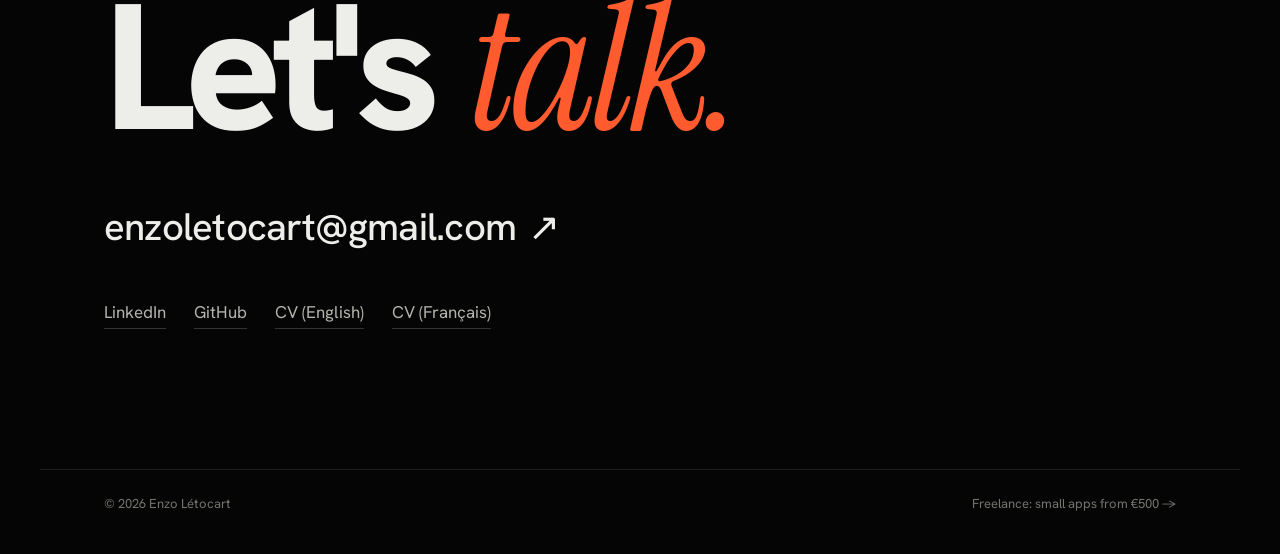
==== commit 7900ebec: "Publication du site" ====
--- a/index.html
+++ b/index.html
@@ -26,7 +26,8 @@
     </nav>
     <div class="nav-right">
       <button class="lang" id="lang" type="button" aria-label="Switch language">FR</button>
-      <a class="nav-cv cv-link" href="cv/Enzo-Letocart-CV-EN.pdf" target="_blank" rel="noopener">CV ↓</a>
+      <a class="nav-cv" href="cv/Enzo-Letocart-CV-EN.pdf" target="_blank" rel="noopener">CV EN</a>
+      <a class="nav-cv" href="cv/Enzo-Letocart-CV-FR.pdf" target="_blank" rel="noopener">CV FR</a>
     </div>
   </header>
 
@@ -44,7 +45,8 @@
         <p class="pill"><span class="dot"></span><span data-i18n="hero.avail">Open to a 3-month internship from May 2027</span></p>
         <div class="actions">
           <a class="btn" href="#work" data-i18n="hero.cta1">See my projects</a>
-          <a class="btn ghost cv-link" href="cv/Enzo-Letocart-CV-EN.pdf" target="_blank" rel="noopener" data-i18n="hero.cta2">Download my CV</a>
+          <a class="btn ghost" href="cv/Enzo-Letocart-CV-EN.pdf" target="_blank" rel="noopener">CV · English ↓</a>
+          <a class="btn ghost" href="cv/Enzo-Letocart-CV-FR.pdf" target="_blank" rel="noopener">CV · Français ↓</a>
         </div>
       </div>
     </section>
@@ -192,7 +194,8 @@
       <div class="links reveal">
         <a href="https://www.linkedin.com/in/enzoletocart/" target="_blank" rel="noopener">LinkedIn</a>
         <a href="https://github.com/enzoleto" target="_blank" rel="noopener">GitHub</a>
-        <a class="cv-link" href="cv/Enzo-Letocart-CV-EN.pdf" target="_blank" rel="noopener">CV (PDF)</a>
+        <a href="cv/Enzo-Letocart-CV-EN.pdf" target="_blank" rel="noopener">CV (English)</a>
+        <a href="cv/Enzo-Letocart-CV-FR.pdf" target="_blank" rel="noopener">CV (Français)</a>
       </div>
     </section>
   </main>
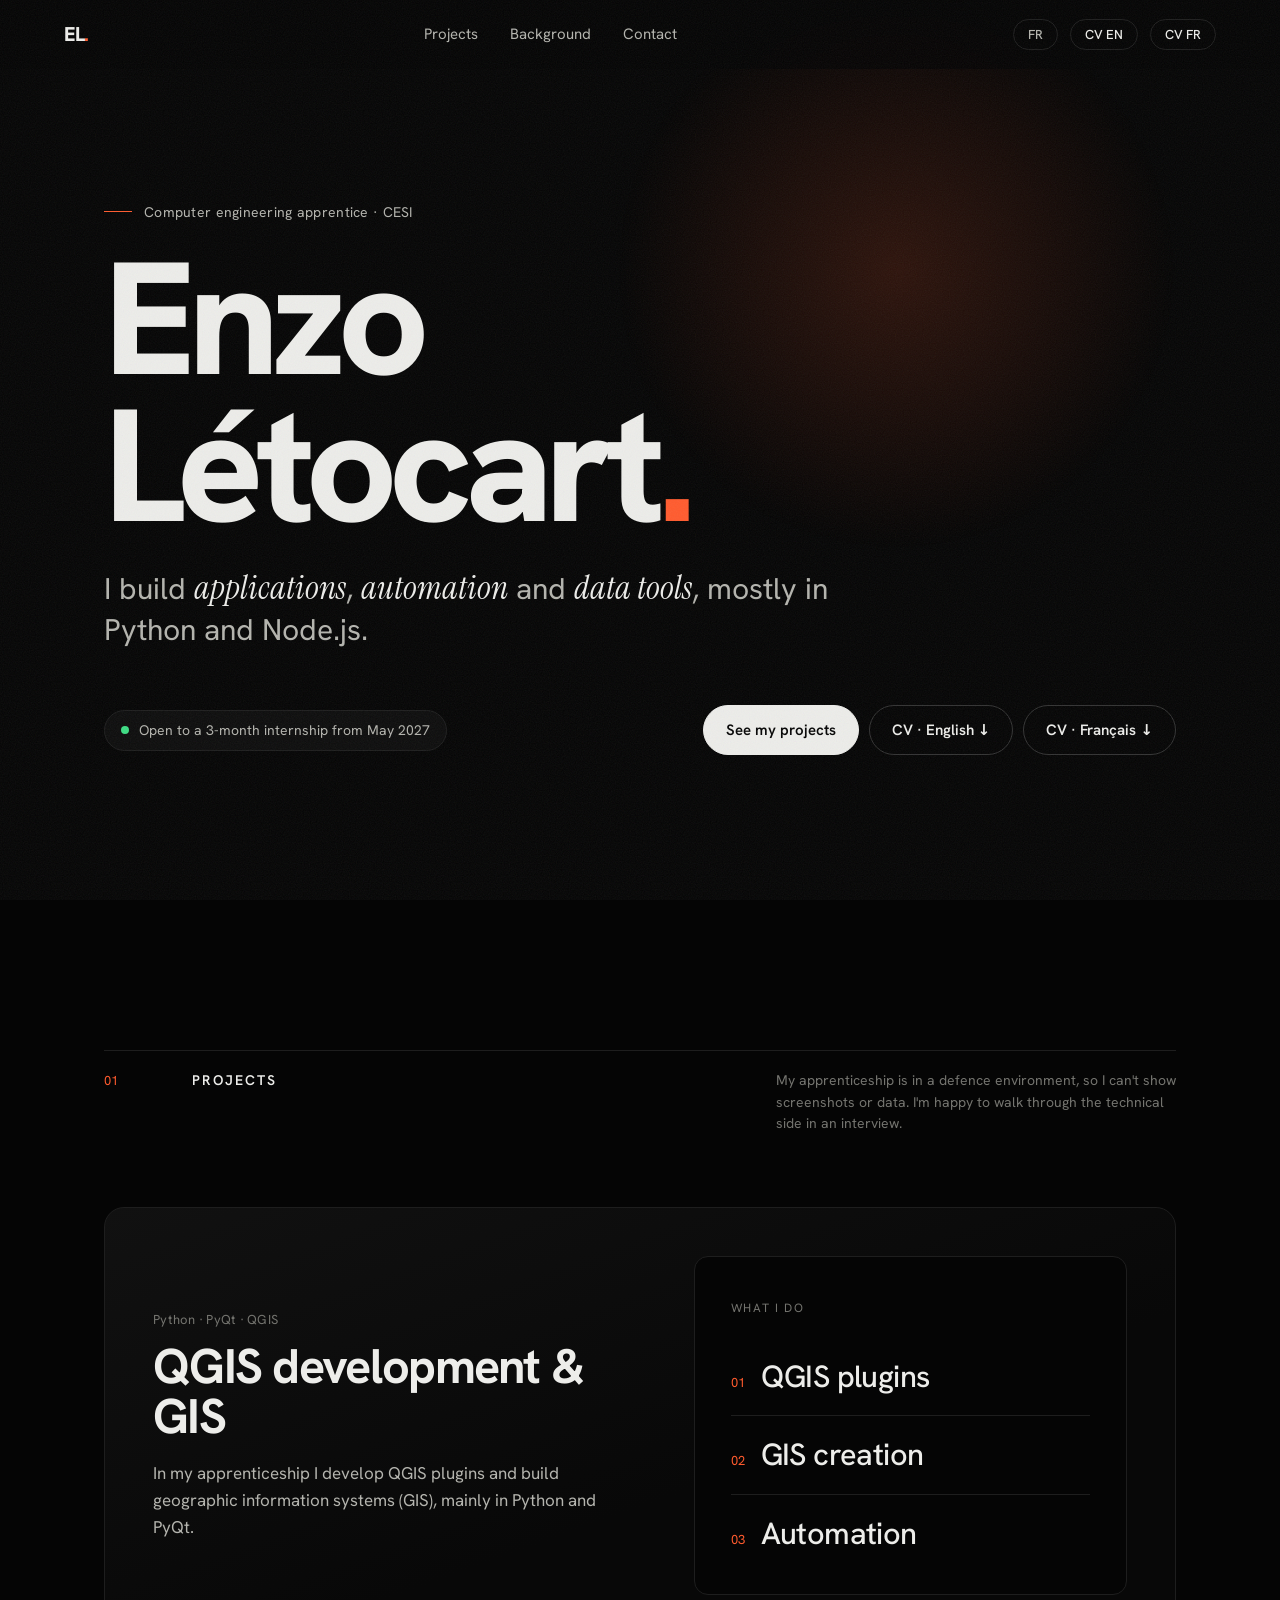
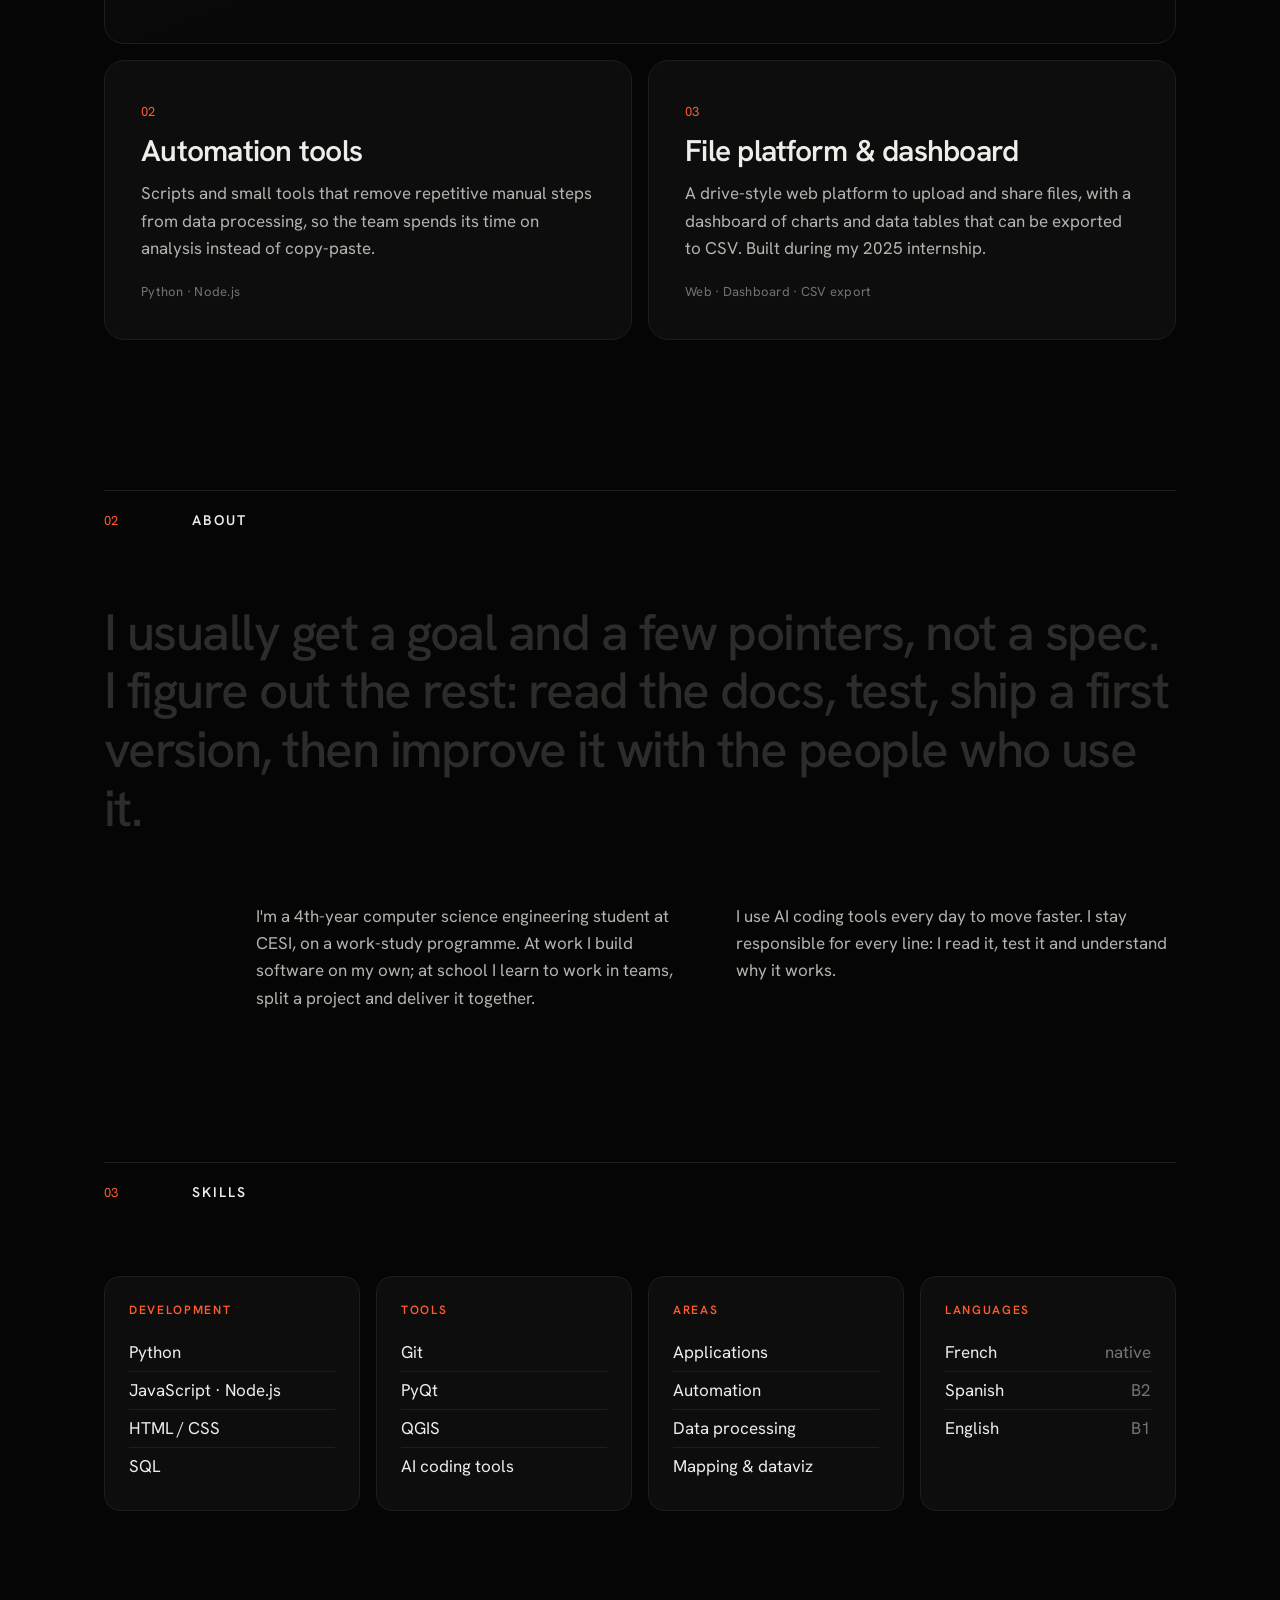
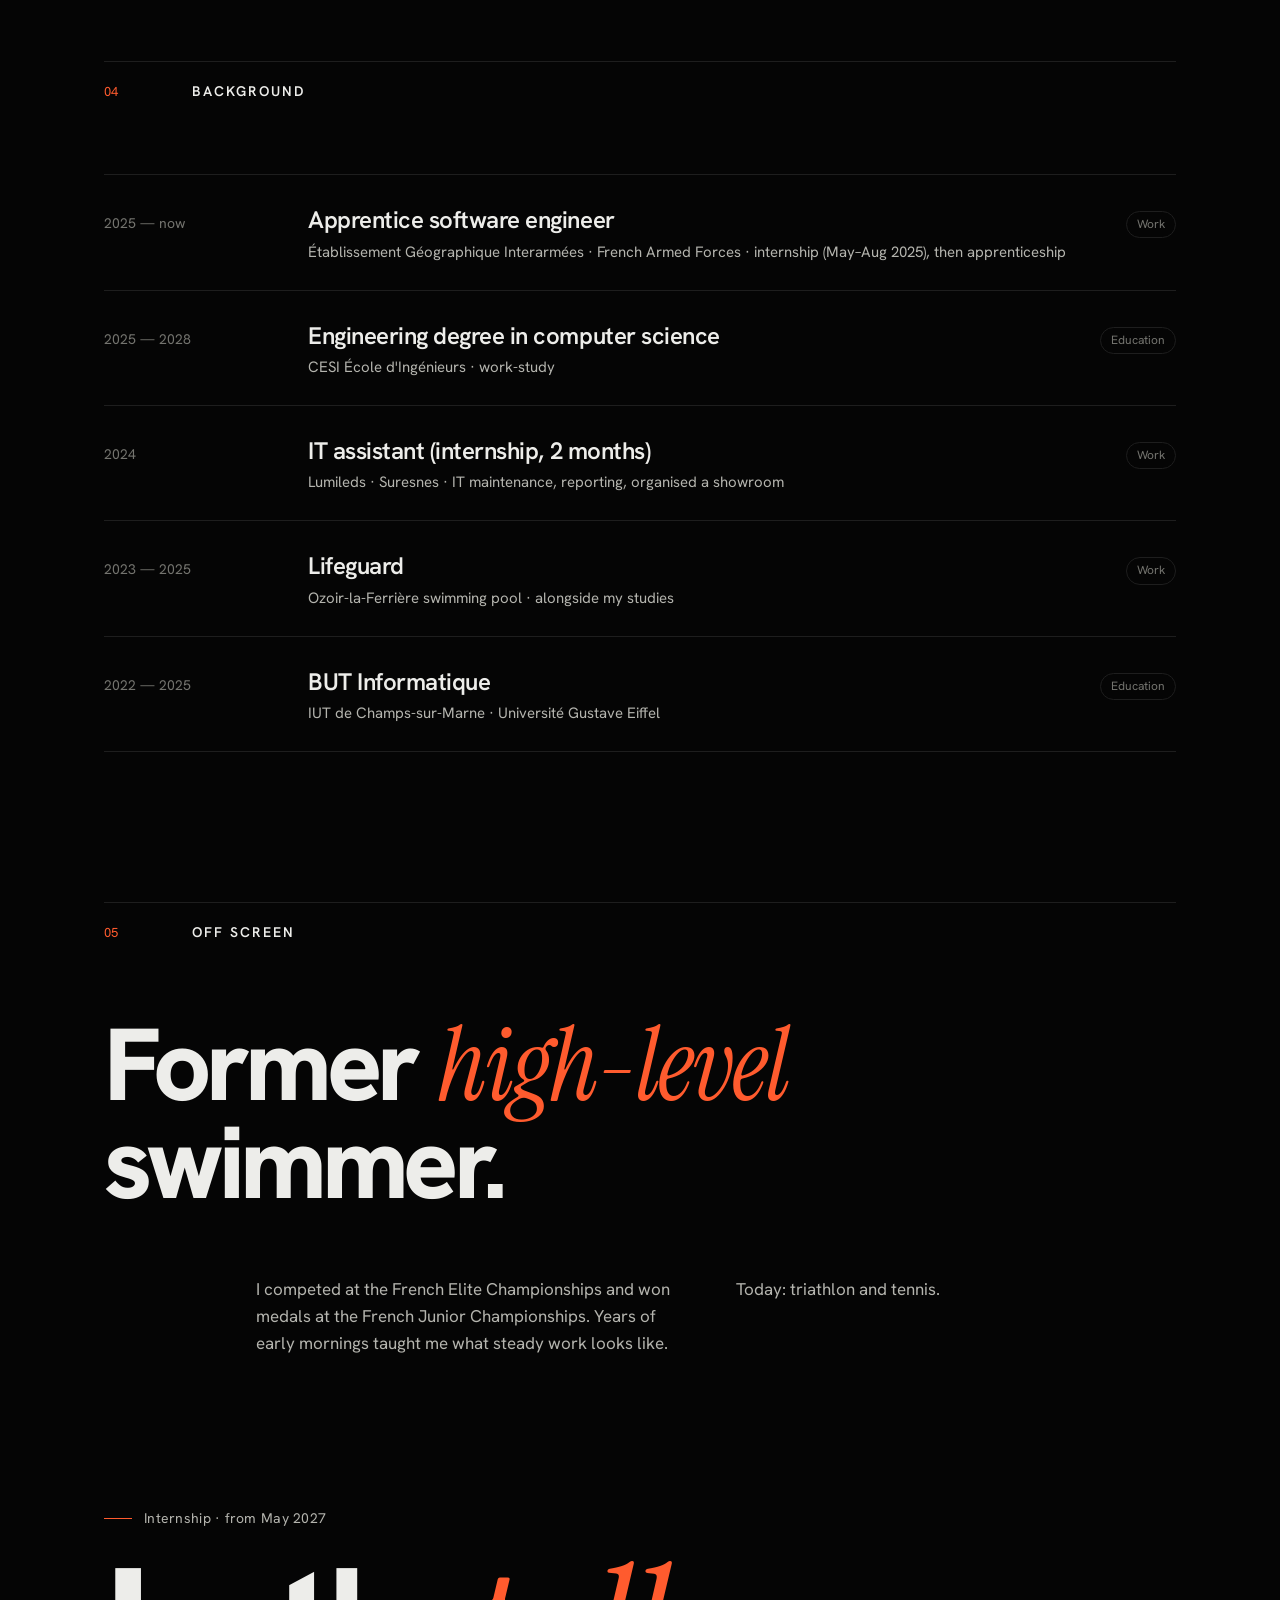
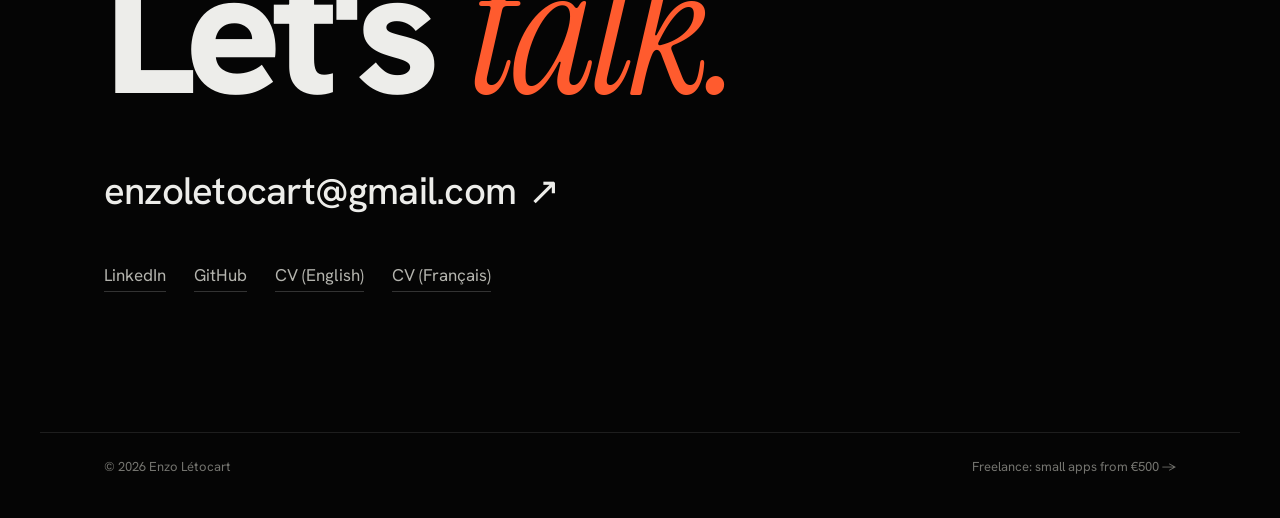
==== commit 8c41420b: "Publication du site" ====
--- a/index.html
+++ b/index.html
@@ -61,33 +61,29 @@
 
       <article class="feature reveal">
         <div class="feature-text">
-          <p class="meta">Python · PyQt · <span data-i18n="tag.index">Indexing</span></p>
-          <h3 data-i18n="p1.title">Indexed search engine for file archives</h3>
-          <p data-i18n="p1.desc">Finding a file in the archives meant a Windows search of 5 to 15 minutes, every time. I wrote an indexer in Python that scans the archives once and keeps itself up to date, with a search interface built in PyQt. Results now come back almost instantly.</p>
-        </div>
-        <div class="watch" id="watch-card">
-          <span class="watch-label" data-i18n="p1.label">Search time</span>
-          <span class="watch-num" id="watch">15:00.0</span>
-          <div class="watch-bar"><span id="watch-bar"></span></div>
-          <div class="watch-scale"><span data-i18n="p1.before">before · 5–15 min</span><span data-i18n="p1.after">after · &lt; 1 s</span></div>
+          <p class="meta">Python · PyQt · QGIS</p>
+          <h3 data-i18n="p1.title">QGIS development & GIS</h3>
+          <p data-i18n="p1.desc">In my apprenticeship I develop QGIS plugins and build geographic information systems (GIS), mainly in Python and PyQt.</p>
+        </div>
+        <div class="watch pillars">
+          <span class="watch-label" data-i18n="p1.label">What I do</span>
+          <ul>
+            <li><span>01</span><b data-i18n="p1.l1">QGIS plugins</b></li>
+            <li><span>02</span><b data-i18n="p1.l2">GIS creation</b></li>
+            <li><span>03</span><b data-i18n="p1.l3">Automation</b></li>
+          </ul>
         </div>
       </article>
 
-      <div class="cards cards-3">
+      <div class="cards">
         <article class="card reveal">
           <span class="card-num">02</span>
-          <h3 data-i18n="p2.title">Interactive maps & dashboards</h3>
-          <p data-i18n="p2.desc">Interactive maps to explore data, with charts to read it at a glance and exports so users can reuse it in their own tools.</p>
-          <p class="meta">Python · QGIS · <span data-i18n="tag.dataviz">Data visualisation</span></p>
-        </article>
-        <article class="card reveal">
-          <span class="card-num">03</span>
           <h3 data-i18n="p3.title">Automation tools</h3>
           <p data-i18n="p3.desc">Scripts and small tools that remove repetitive manual steps from data processing, so the team spends its time on analysis instead of copy-paste.</p>
           <p class="meta">Python · Node.js</p>
         </article>
         <article class="card reveal">
-          <span class="card-num">04</span>
+          <span class="card-num">03</span>
           <h3 data-i18n="p4.title">File platform & dashboard</h3>
           <p data-i18n="p4.desc">A drive-style web platform to upload and share files, with a dashboard of charts and data tables that can be exported to CSV. Built during my 2025 internship.</p>
           <p class="meta">Web · <span data-i18n="tag.dash">Dashboard · CSV export</span></p>
--- a/style.css
+++ b/style.css
@@ -240,3 +240,10 @@
   *, *::before, *::after { animation: none !important; transition: none !important; }
   .js .reveal { opacity: 1; transform: none; }
 }
+
+/* "What I do" panel in the featured project */
+.pillars ul { list-style: none; margin-top: 18px; }
+.pillars li { display: flex; align-items: baseline; gap: 16px; padding: 14px 0; border-bottom: 1px solid var(--line); }
+.pillars li:last-child { border-bottom: none; padding-bottom: 0; }
+.pillars li span { font-size: 13px; color: var(--accent); font-variant-numeric: tabular-nums; }
+.pillars li b { font-size: clamp(22px, 2.4vw, 32px); font-weight: 500; letter-spacing: -0.02em; }
